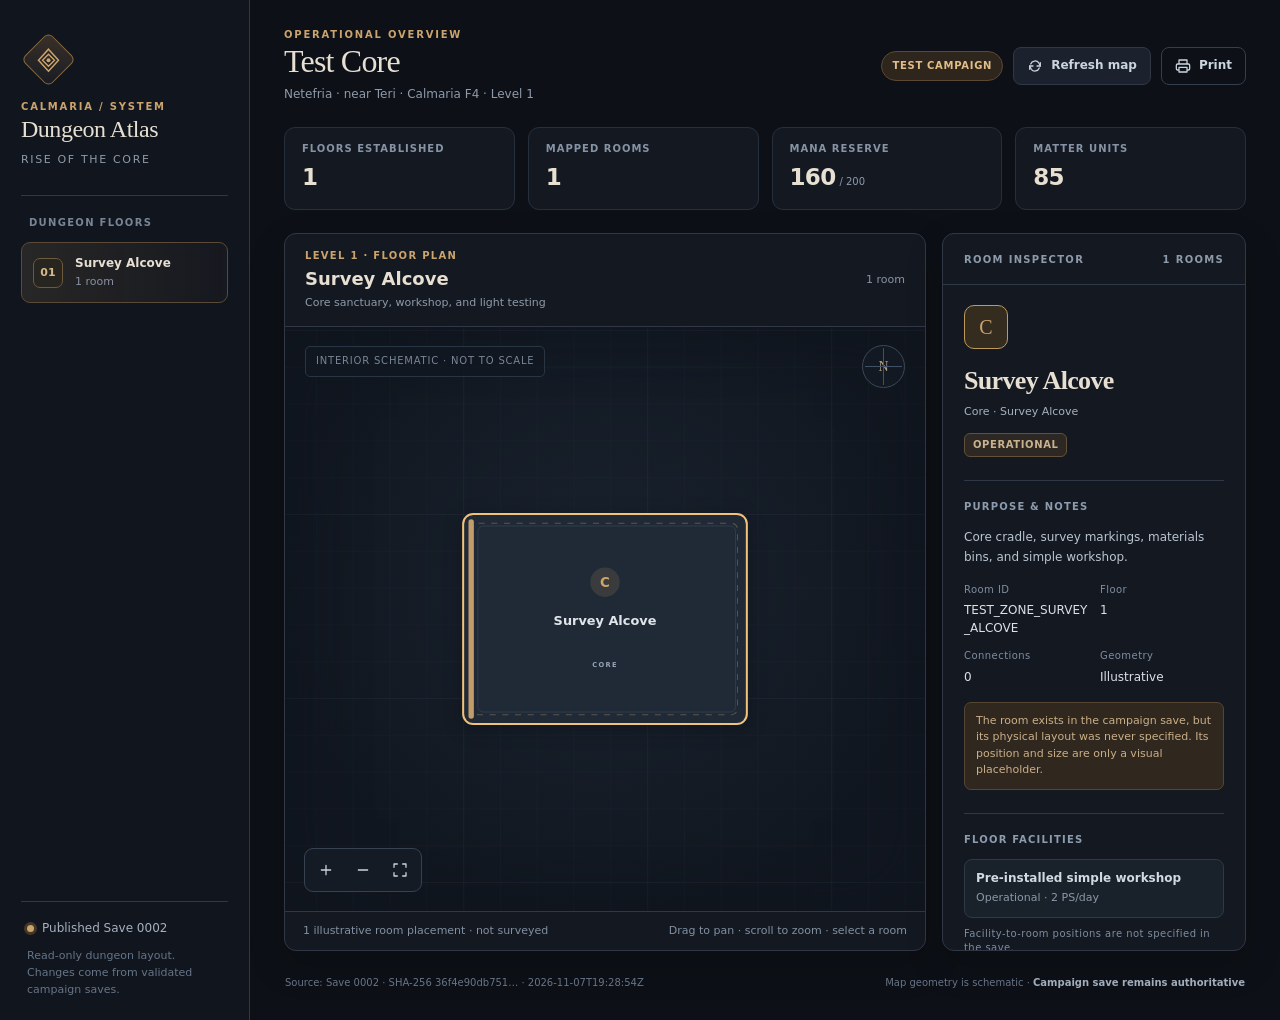
==== ai-observatory/dungeon-robotics/index.html @ 426a8a30 "Add modular Dungeon Robotics atlas viewer and validated test map" ====
<!doctype html>
<html lang="en">
<head>
  <meta charset="utf-8">
  <meta name="viewport" content="width=device-width, initial-scale=1">
  <meta name="theme-color" content="#11151c">
  <meta name="description" content="Rise of the Core: interactive dungeon atlas. Read-only schematic map derived from validated campaign saves.">
  <title>Dungeon Atlas · Rise of the Core</title>
  <style>
    :root{color-scheme:dark;--bg:#0d1016;--panel:#141921;--panel2:#191f29;--panel3:#222938;--line:#303846;--line-soft:#26303d;--cream:#e6dfd2;--muted:#8e9aaa;--gold:#cba36d;--gold-soft:#a98153;--blue:#84a4d0;--red:#c67e7d;--radius:12px;--shadow:0 14px 38px rgba(0,0,0,.16)}
    *{box-sizing:border-box}html,body{height:100%;margin:0}body{background:var(--bg);font-family:Inter,"Segoe UI",system-ui,-apple-system,sans-serif;color:var(--cream);font-size:14px;line-height:1.45}
    button{font:inherit;cursor:pointer}button:focus-visible,[role=button]:focus-visible{outline:2px solid var(--gold);outline-offset:3px}
    .app{display:grid;grid-template-columns:250px minmax(0,1fr);min-height:100vh;max-width:1920px;margin:0 auto}
    .sidebar{border-right:1px solid var(--line);background:#11151d;display:flex;flex-direction:column;min-height:100vh;padding:30px 21px 22px}
    .brandmark{width:39px;height:39px;border:1px solid #8b6c44;background:linear-gradient(140deg,#3b3028,#171c24);display:grid;place-items:center;transform:rotate(45deg);border-radius:6px;margin:10px 8px 21px}
    .brandmark svg{transform:rotate(-45deg);stroke:var(--gold)}.eyebrow{letter-spacing:.18em;font-size:10px;color:var(--gold);font-weight:750;text-transform:uppercase}
    h1,h2,h3,p{margin:0}.brand-title{font-family:Georgia,serif;letter-spacing:-.02em;font-size:24px;line-height:1.17;font-weight:500}.brand-subtitle{font-size:11px;letter-spacing:.15em;color:var(--muted);margin-top:9px;text-transform:uppercase}
    .line-sep{height:1px;background:var(--line);margin:27px 0 20px}
    .nav-label{color:#788596;letter-spacing:.13em;text-transform:uppercase;font-size:10px;font-weight:800;margin:0 8px 12px}
    .floor-list{display:flex;flex-direction:column;gap:5px}.floor-btn{border:1px solid transparent;color:#a6b0bf;text-align:left;background:transparent;border-radius:9px;padding:12px 11px;display:flex;align-items:center;gap:12px;width:100%}
    .floor-btn:hover{background:#1b222d;color:#fff}.floor-btn[aria-current=true]{border-color:#5b4a38;background:linear-gradient(90deg,rgba(203,163,109,.12),rgba(203,163,109,.025));color:var(--cream)}
    .floor-num{color:#d7b98d;border:1px solid #6d593e;background:#27251f;font-size:11px;line-height:28px;width:30px;height:30px;border-radius:7px;text-align:center;font-weight:750;flex-shrink:0}
    .floor-meta{min-width:0}.floor-meta strong{display:block;font-size:12px;font-weight:650;white-space:nowrap;overflow:hidden;text-overflow:ellipsis}.floor-meta span{display:block;color:#8791a0;font-size:11px;margin-top:2px}
    .side-bottom{margin-top:auto;border-top:1px solid var(--line);padding:18px 6px 0}.statusline{display:flex;align-items:center;gap:8px;color:#a6b0bf;font-size:12px}.status-dot{width:7px;height:7px;background:var(--gold);border-radius:50%;box-shadow:0 0 0 3px #443626}.side-small{margin-top:9px;color:#667588;font-size:11px;line-height:1.55}
    .body{min-width:0;display:flex;flex-direction:column;padding:28px 34px 27px;gap:23px}
    .top{display:flex;justify-content:space-between;align-items:center;gap:20px;flex-wrap:wrap}.top-title{font-family:Georgia,serif;font-weight:500;font-size:32px;line-height:1.15;letter-spacing:-.025em}.top-subtitle{font-size:12px;color:var(--muted);margin-top:7px}
    .top-right{display:flex;align-items:center;gap:10px;flex-wrap:wrap}.pill{border:1px solid #5a4832;background:#2e261d;color:#e2bd88;font-size:10px;letter-spacing:.07em;font-weight:850;padding:7px 10px;border-radius:30px;text-transform:uppercase}
    .pill.hidden{display:none}.btn{display:inline-flex;align-items:center;justify-content:center;gap:8px;border:1px solid var(--line);border-radius:8px;color:#cbd5df;background:#1c222d;padding:9px 13px;font-size:12px;font-weight:650;transition:background .15s,transform .15s}.btn:hover{background:#293241}.btn svg{width:16px;height:16px;stroke:currentColor;fill:none;stroke-width:1.9;stroke-linecap:round;stroke-linejoin:round}.btn:disabled{opacity:.45;cursor:not-allowed}.btn.ghost{background:transparent;border-color:#343e4d}
    .stats{display:grid;grid-template-columns:repeat(4,minmax(0,1fr));gap:13px}.stat{background:var(--panel);border:1px solid var(--line-soft);border-radius:11px;padding:14px 17px;min-height:83px}.stat-label{font-size:10px;font-weight:750;text-transform:uppercase;letter-spacing:.1em;color:#8693a5}.stat-value{font-size:23px;letter-spacing:-.03em;font-weight:650;margin-top:5px;font-variant-numeric:tabular-nums}.stat-sub{font-size:10px;color:var(--muted);margin-left:4px;letter-spacing:0;font-weight:500}
    .workspace{display:grid;grid-template-columns:minmax(0,1fr) 304px;gap:16px;min-height:550px;flex:1}.map-panel,.info-panel{background:var(--panel);border:1px solid var(--line);border-radius:var(--radius);min-width:0;box-shadow:var(--shadow)}
    .map-panel{display:flex;flex-direction:column;overflow:hidden}.map-head{min-height:70px;border-bottom:1px solid var(--line);padding:15px 20px;display:flex;gap:12px;justify-content:space-between;align-items:center}.section-kicker{font-size:10px;letter-spacing:.13em;text-transform:uppercase;font-weight:750;color:var(--gold)}.floor-title{font-size:18px;font-weight:650;margin-top:3px}.floor-desc{font-size:11px;color:var(--muted);margin-top:3px}.map-head-right{display:flex;align-items:center;gap:11px;color:#8794a6;font-size:11px}
    .map-viewport{position:relative;min-height:420px;flex:1;background:radial-gradient(ellipse at 50% 45%,#19222e 0%,#111720 72%);overflow:hidden}.map-svg{width:100%;height:100%;min-height:420px;display:block;user-select:none;touch-action:none;cursor:grab}.map-svg.dragging{cursor:grabbing}
    .map-viewport:after{content:"";position:absolute;pointer-events:none;inset:0;box-shadow:inset 0 0 65px 22px rgba(13,16,22,.3)}
    .compass{position:absolute;top:18px;right:20px;z-index:1;width:43px;height:43px;border:1px solid #3d4857;border-radius:50%;background:#141b25bd;display:flex;align-items:center;justify-content:center;color:#b6a185;font-family:Georgia,serif;font-size:14px}.compass:before{content:"";position:absolute;width:1px;height:37px;background:#405065;transform:rotate(90deg)}.compass:after{content:"";position:absolute;height:37px;width:1px;background:#405065}
    .canvas-note{position:absolute;top:19px;left:20px;z-index:1;font-size:10px;color:#788697;background:#111821c7;border:1px solid #283644;border-radius:5px;padding:7px 10px;letter-spacing:.08em;text-transform:uppercase}
    .map-tools{position:absolute;left:19px;bottom:19px;display:flex;gap:5px;z-index:1;background:#151c26db;border:1px solid #364252;border-radius:9px;padding:5px}.map-tools .btn{padding:8px;min-width:32px;background:transparent;border:0}.map-tools .btn:hover{background:#334050}
    .map-footer{padding:11px 18px;display:flex;justify-content:space-between;flex-wrap:wrap;gap:9px;font-size:11px;color:#8290a2;border-top:1px solid var(--line)}.map-footer strong{color:#b6c3d1;font-weight:600}
    .info-panel{overflow:hidden;display:flex;flex-direction:column}.info-header{padding:19px 21px 17px;border-bottom:1px solid var(--line);display:flex;justify-content:space-between;align-items:center}.info-label{color:#8e9aaa;font-weight:700;letter-spacing:.13em;text-transform:uppercase;font-size:10px}.info-body{padding:20px 21px 22px;overflow-y:auto;max-height:665px;min-height:470px}
    .room-mark{width:44px;height:44px;border:1px solid #bd995c;border-radius:10px;display:flex;align-items:center;justify-content:center;background:#352c20;color:#ecc58d;font-family:Georgia,serif;font-size:20px;margin-bottom:17px}
    .room-name{font-family:Georgia,serif;font-size:26px;line-height:1.14;letter-spacing:-.025em}.room-type{font-size:11px;color:#a6b1bf;margin-top:8px}.room-status{font-size:10px;display:inline-block;color:#c9b28f;background:#2d2823;border:1px solid #625039;border-radius:6px;padding:4px 8px;margin-top:13px;text-transform:uppercase;letter-spacing:.06em;font-weight:700}
    .info-line{height:1px;background:var(--line);margin:23px 0 19px}.detail-heading{font-size:10px;text-transform:uppercase;letter-spacing:.12em;color:#8d9bae;font-weight:800;margin-bottom:12px}.detail-text{font-size:12px;line-height:1.7;color:#bac5d1}.fact-grid{display:grid;grid-template-columns:1fr 1fr;gap:12px;margin-top:15px}.fact-label{display:block;font-size:10px;color:#7d8da0;letter-spacing:.045em}.fact-value{display:block;font-size:12px;color:#dbe1e7;margin-top:4px;line-height:1.5;word-break:break-word}.tagrow{display:flex;flex-wrap:wrap;gap:6px;margin-top:10px}.softtag{font-size:11px;color:#c2cbd5;border:1px solid #3b4555;background:#1f2732;border-radius:5px;padding:5px 8px}
    .stack{display:flex;flex-direction:column;gap:10px}.subitem{padding:10px 11px;border:1px solid var(--line);border-radius:8px;background:#19212b}.subitem strong{display:block;color:#d2d9e1;font-size:12px;font-weight:650}.subitem span{color:#8c99aa;font-size:11px;display:block;margin-top:3px;line-height:1.5}
    .small-warning{font-size:11px;color:#caaf88;background:#30281f;border:1px solid #554633;border-radius:7px;padding:10px 11px;line-height:1.5;margin-top:16px}.empty-panel{font-size:13px;color:#98a6b7;line-height:1.65}.footerbar{display:flex;justify-content:space-between;gap:10px;flex-wrap:wrap;color:#677587;font-size:10px;padding:2px 1px}.footerbar strong{font-weight:600;color:#a2adbb}
    .status-banner{display:none;border:1px solid #73503f;background:#2d221f;color:#e5c0a4;font-size:12px;padding:12px 15px;border-radius:8px}.status-banner.show{display:block}
    .room-node{cursor:pointer;filter:drop-shadow(0 6px 14px rgba(0,0,0,.23));transition:filter .18s}.room-node:hover{filter:drop-shadow(0 8px 19px rgba(0,0,0,.38))}.room-node:focus-visible{outline:none}.room-node:focus-visible .outline{stroke:#f8dba1;stroke-width:4}
    .room-node .outline{transition:stroke .15s,fill .15s}.room-node.selected .outline{stroke:#f2c27b;stroke-width:3}
    .loading{position:absolute;top:50%;left:50%;transform:translate(-50%,-50%);font-size:14px;letter-spacing:.03em;color:#aeb9c5;text-align:center;z-index:1}
    @media(max-width:1250px){.workspace{grid-template-columns:minmax(0,1fr) 280px}.body{padding:24px;gap:18px}.sidebar{padding:27px 15px 20px}.app{grid-template-columns:222px minmax(0,1fr)}}
    @media(max-width:1020px){.workspace{grid-template-columns:minmax(0,1fr)}.info-panel{min-height:0}.info-body{max-height:none;min-height:0}.stats{grid-template-columns:repeat(2,1fr)}.map-viewport,.map-svg{min-height:420px}}
    @media(max-width:720px){.app{display:block}.sidebar{min-height:0;padding:17px 18px;border-right:0;border-bottom:1px solid var(--line)}.brandmark{display:none}.brand-title{font-size:21px}.brand-subtitle{margin-top:4px}.line-sep{margin:13px 0}.floor-list{flex-direction:row;overflow-x:auto;gap:7px}.floor-btn{min-width:160px;width:auto}.side-bottom{display:none}.nav-label{margin:0 1px 8px}.body{padding:18px 13px;gap:15px}.top-title{font-size:28px}.top-right{width:100%;justify-content:space-between}.map-head{padding:14px}.map-footer{font-size:10px}.map-viewport,.map-svg{min-height:390px}.stats{gap:8px}.stat{padding:12px;min-height:73px}.stat-value{font-size:21px}.compass{right:13px;top:13px}}
    @media print{body{background:white;color:#1d2633}.app{display:block}.sidebar,.top-right,.map-tools,.compass{display:none!important}.body{padding:0}.workspace{display:block}.map-panel,.info-panel,.stat{box-shadow:none;break-inside:avoid;border:1px solid #888}.map-viewport{background:white}.map-svg{min-height:450px}.info-panel{margin-top:15px}.info-body{max-height:none;min-height:0}.map-footer,.footerbar,.detail-text{color:#444}.top-title,.room-name{color:#111}}
  </style>
</head>
<body>
<div class="app">
  <aside class="sidebar" aria-label="Dungeon navigation">
    <div class="brandmark" aria-hidden="true"><svg width="26" height="26" viewBox="0 0 26 26" fill="none"><path d="M13 2L23 13L13 24L3 13Z" stroke-width="1.5"/><path d="M13 7L19 13L13 19L7 13Z" stroke-width="1.4"/><circle cx="13" cy="13" r="2" fill="#cba36d" stroke="none"/></svg></div>
    <div class="eyebrow">Calmaria / System</div>
    <h1 class="brand-title">Dungeon Atlas</h1>
    <div class="brand-subtitle">Rise of the Core</div>
    <div class="line-sep"></div>
    <div class="nav-label">Dungeon Floors</div>
    <nav class="floor-list" id="floor-list" aria-label="Select dungeon floor"><span class="empty-panel">Loading floors…</span></nav>
    <div class="side-bottom">
      <div class="statusline"><span class="status-dot"></span><span id="side-sync">Reading map data</span></div>
      <div class="side-small">Read-only dungeon layout.<br>Changes come from validated campaign saves.</div>
    </div>
  </aside>
  <main class="body">
    <header class="top">
      <div><div class="eyebrow">Operational overview</div><h2 class="top-title" id="core-name">Dungeon Atlas</h2><p class="top-subtitle" id="core-region">Loading campaign…</p></div>
      <div class="top-right"><span id="test-flag" class="pill hidden">TEST CAMPAIGN</span><button id="refresh-btn" class="btn" title="Fetch newest published map data"><svg viewBox="0 0 24 24"><path d="M20 7v5h-5M4 17v-5h5"/><path d="M5.6 9a7 7 0 0 1 12-2L20 12M4 12l2.4 5a7 7 0 0 0 12-2"/></svg>Refresh map</button><button class="btn ghost" id="print-btn" title="Print current dungeon map"><svg viewBox="0 0 24 24"><path d="M6 9V3h12v6M6 18H4a2 2 0 0 1-2-2v-5a2 2 0 0 1 2-2h16a2 2 0 0 1 2 2v5a2 2 0 0 1-2 2h-2M6 14h12v7H6z"/></svg>Print</button></div>
    </header>
    <div id="status-banner" class="status-banner" role="status"></div>
    <section class="stats" aria-label="Dungeon statistics">
      <div class="stat"><div class="stat-label">Floors established</div><div class="stat-value" id="stat-floors">—</div></div>
      <div class="stat"><div class="stat-label">Mapped rooms</div><div class="stat-value" id="stat-rooms">—</div></div>
      <div class="stat"><div class="stat-label">Mana reserve</div><div class="stat-value" id="stat-mana">—</div></div>
      <div class="stat"><div class="stat-label">Matter units</div><div class="stat-value" id="stat-matter">—</div></div>
    </section>
    <div class="workspace">
      <section class="map-panel" aria-label="Interactive floor plan">
        <div class="map-head"><div><div class="section-kicker" id="map-floor-label">Floor plan</div><div class="floor-title" id="map-floor-title">No floor selected</div><div class="floor-desc" id="map-floor-subtitle">Select a floor to explore its rooms</div></div><div class="map-head-right"><span id="map-room-count">—</span></div></div>
        <div class="map-viewport"><div class="canvas-note">Interior schematic · not to scale</div><div class="compass" aria-hidden="true">N</div>
          <svg id="map-svg" class="map-svg" viewBox="-480 -330 960 660" role="img" aria-label="Interactive schematic showing saved dungeon rooms. Click a room for details.">
            <defs><pattern id="floor-grid" width="55" height="55" patternUnits="userSpaceOnUse"><path d="M 55 0 L 0 0 0 55" fill="none" stroke="#344254" stroke-width=".7" opacity=".38"/></pattern><pattern id="detail-grid" width="275" height="275" patternUnits="userSpaceOnUse"><path d="M275 0L0 0 0 275" fill="none" stroke="#536274" stroke-width="1" opacity=".21"/></pattern></defs>
            <rect x="-10000" y="-10000" width="20000" height="20000" fill="url(#floor-grid)"/><rect x="-10000" y="-10000" width="20000" height="20000" fill="url(#detail-grid)"/>
            <g id="links-layer"></g><g id="rooms-layer"></g>
          </svg>
          <div class="loading" id="loading-label">Reading the latest published dungeon map…</div>
          <div class="map-tools" aria-label="Map controls"><button class="btn" id="zoom-in" aria-label="Zoom in" title="Zoom in"><svg viewBox="0 0 24 24"><path d="M12 5v14M5 12h14"/></svg></button><button class="btn" id="zoom-out" aria-label="Zoom out" title="Zoom out"><svg viewBox="0 0 24 24"><path d="M5 12h14"/></svg></button><button class="btn" id="zoom-fit" aria-label="Fit all rooms" title="Fit all rooms"><svg viewBox="0 0 24 24"><path d="M8 3H3v5M21 8V3h-5M3 16v5h5M16 21h5v-5"/></svg></button></div>
        </div>
        <div class="map-footer"><span id="layout-confidence"><strong>Planning schematic</strong> · room positions require validation</span><span>Drag to pan · scroll to zoom · select a room</span></div>
      </section>
      <aside class="info-panel" aria-label="Room and floor details"><div class="info-header"><div class="info-label">Room Inspector</div><div class="info-label" id="inspector-counter">—</div></div><div class="info-body" id="inspector-body"><p class="empty-panel">Select a room on the map to view its saved details.</p></div></aside>
    </div>
    <footer class="footerbar"><span id="save-ref">Waiting for verified save data</span><span>Map geometry is schematic · <strong>Campaign save remains authoritative</strong></span></footer>
  </main>
</div>
<script>
(() => {
  'use strict';
  const $ = id => document.getElementById(id);
  const svg = $('map-svg');
  const NS = 'http://www.w3.org/2000/svg';
  const COLORS = {core:'#cba36d',research:'#aa96d5',workshop:'#86a7d0',foundry:'#c78470',mine:'#b29d82',storage:'#8fa4ba',barracks:'#d58a85',habitat:'#9cab88',defense:'#c78583',corridor:'#8c98ab',general:'#9dacc1'};
  const state = {data:null,activeFloor:null,selectedRoom:null,view:{x:-480,y:-330,w:960,h:660},pointer:null,lastFetch:0,lastHash:null};
  const SVG = (tag, attrs={}) => {const el=document.createElementNS(NS,tag);for(const [k,v] of Object.entries(attrs)){el.setAttribute(k,String(v));}return el;};
  const el = (tag,className='',text='') => {const n=document.createElement(tag);if(className)n.className=className;if(text!==null)n.textContent=String(text);return n;};
  const fmt = v => v===null || v===undefined || v==='' ? '—' : String(v);
  const shortNum = v => {const n=Number(v);return Number.isFinite(n)?new Intl.NumberFormat('en-US',{maximumFractionDigits:2}).format(n):fmt(v)};
  const labelCase = s => String(s||'general').replace(/[_-]/g,' ').replace(/\b\w/g,c=>c.toUpperCase());
  const roleSymbol = t => ({core:'C',research:'R',workshop:'W',foundry:'F',mine:'M',storage:'S',barracks:'B',habitat:'H',defense:'D',corridor:'↔',general:'•'})[t]||'•';
  const roomRect = r => ({x:r.layout.x*110,y:r.layout.y*110,w:r.layout.width*110-16,h:r.layout.height*110-16});
  const viewSet = v => {state.view=v;svg.setAttribute('viewBox',`${v.x} ${v.y} ${v.w} ${v.h}`)};
  const textBlock = (parent,tag,cls,content) => {const n=el(tag,cls,content);parent.append(n);return n;};
  const separate = parent => parent.append(el('div','info-line'));
  const infoSection=(parent,title)=>textBlock(parent,'h3','detail-heading',title);
  const warning = (parent,msg)=>textBlock(parent,'div','small-warning',msg);
  function syncBanner(msg){const b=$('status-banner');b.textContent=msg;b.classList.toggle('show',Boolean(msg))}
  function currentFloor(){return state.data?.floors.find(f=>f.id===state.activeFloor)||null}
  function currentRoom(){return currentFloor()?.rooms.find(r=>r.id===state.selectedRoom)||null}
  function head() {
    const d=state.data,s=d.summary;
    $('core-name').textContent=fmt(s.core_name);
    $('core-region').textContent=[s.nation,s.nearest_settlement&&`near ${s.nearest_settlement}`,s.world_grid&&`Calmaria ${s.world_grid}`,s.core_level&&`Level ${s.core_level}`].filter(Boolean).join('  ·  ');
    $('test-flag').classList.toggle('hidden',!s.is_test_only);
    $('stat-floors').textContent=shortNum(s.floor_count);
    $('stat-rooms').textContent=shortNum(s.room_count);
    const mana=$('stat-mana');mana.replaceChildren(document.createTextNode(shortNum(s.mana_current)));
    const cap=el('span','stat-sub','/ '+shortNum(s.mana_capacity));mana.append(cap);
    $('stat-matter').textContent=shortNum(s.matter_mu);
    $('save-ref').textContent=`Source: Save ${String(d.source.save_revision).padStart(4,'0')} · SHA-256 ${d.source.save_sha256.slice(0,12)}… · ${fmt(d.source.generated_at_utc)}`;
    $('side-sync').textContent=`Published Save ${String(d.source.save_revision).padStart(4,'0')}`;
  }
  function floorNav(){const list=$('floor-list');list.replaceChildren();for(const f of state.data.floors){const btn=el('button','floor-btn');btn.type='button';btn.setAttribute('aria-current',String(f.id===state.activeFloor));const numeral=textBlock(btn,'span','floor-num',f.level===null?'?':String(f.level).padStart(2,'0'));numeral.setAttribute('aria-hidden','true');const meta=el('span','floor-meta');textBlock(meta,'strong','',f.name);textBlock(meta,'span','',`${f.rooms.length} ${f.rooms.length===1?'room':'rooms'}`);btn.append(meta);btn.addEventListener('click',()=>selectFloor(f.id));list.append(btn);}if(!state.data.floors.length)textBlock(list,'p','empty-panel','No dungeon floors established.');}
  function fitView(){const f=currentFloor();if(!f || !f.rooms.length){viewSet({x:-480,y:-330,w:960,h:660});return;}const rs=f.rooms.map(roomRect);let minx=Math.min(...rs.map(r=>r.x)),maxx=Math.max(...rs.map(r=>r.x+r.w)),miny=Math.min(...rs.map(r=>r.y)),maxy=Math.max(...rs.map(r=>r.y+r.h));const margin=190;let w=Math.max(740,maxx-minx+margin*2),h=Math.max(510,maxy-miny+margin*2);const box=svg.getBoundingClientRect(),ratio=(box.width||900)/(box.height||600);if(w/h<ratio)w=h*ratio;else h=w/ratio;viewSet({x:(minx+maxx-w)/2,y:(miny+maxy-h)/2,w,h})}
  function zoom(factor,anchor){const v=state.view;const a=anchor||{x:v.x+v.w/2,y:v.y+v.h/2};let nw=Math.max(150,Math.min(12000,v.w*factor));let nh=nw*v.h/v.w;viewSet({x:a.x-(a.x-v.x)*nw/v.w,y:a.y-(a.y-v.y)*nh/v.h,w:nw,h:nh})}
  function svgPoint(evt){const box=svg.getBoundingClientRect(),v=state.view;return{x:v.x+(evt.clientX-box.left)/box.width*v.w,y:v.y+(evt.clientY-box.top)/box.height*v.h}}
  function selectFloor(id){state.activeFloor=id;const f=currentFloor();state.selectedRoom=f?.rooms?.[0]?.id||null;floorNav();renderMap();fitView();inspector()}
  function selectRoom(id){state.selectedRoom=id;renderMap();inspector()}
  function addCenteredText(g,value,x,y,style={}){const t=SVG('text',{x,y,'text-anchor':'middle','dominant-baseline':'middle',fill:style.fill||'#e1e5e9','font-family':'Segoe UI, system-ui, sans-serif','font-size':style.size||16,'font-weight':style.weight||600,'pointer-events':'none', 'letter-spacing': style.spacing||'0'});t.textContent=String(value);g.append(t);return t}
  function wrapLines(value,max=25){const words=String(value||'').split(' '),out=[],current=[];for(const w of words){if((current.join(' ').length+w.length+1)>max&&current.length){out.push(current.join(' '));current.length=0}current.push(w)}if(current.length)out.push(current.join(' '));return out.slice(0,3)}
  function renderMap(){const f=currentFloor();$('links-layer').replaceChildren();$('rooms-layer').replaceChildren();$('loading-label').style.display=f&&f.rooms.length?'none':'block';$('loading-label').textContent=f?'No saved rooms on this floor':'No dungeon floor is available';if(!f){$('map-floor-title').textContent='No floor established';$('map-floor-subtitle').textContent='Build a dungeon floor during gameplay';$('map-room-count').textContent='0 rooms';return}
    $('map-floor-label').textContent=`Level ${fmt(f.level)} · Floor plan`;
    $('map-floor-title').textContent=f.name;
    $('map-floor-subtitle').textContent=fmt(f.purpose);
    $('map-room-count').textContent=`${f.rooms.length} ${f.rooms.length===1?'room':'rooms'}`;
    const placeholders=f.rooms.filter(r=>r.layout.source==='viewer_placeholder').length;
    $('layout-confidence').textContent=placeholders ? `${placeholders} illustrative room placement${placeholders===1?'':'s'} · not surveyed` : 'All rooms use saved schematic coordinates';
    const lookup=new Map(f.rooms.map(x=>[x.id,x]));const done=new Set();
    for(const room of f.rooms){for(const to of room.connections){const dest=lookup.get(to);if(!dest)continue;const k=[room.id,to].sort().join('::');if(done.has(k))continue;done.add(k);const a=roomRect(room),b=roomRect(dest);const x1=a.x+a.w/2,y1=a.y+a.h/2,x2=b.x+b.w/2,y2=b.y+b.h/2;$('links-layer').append(SVG('line',{x1,y1,x2,y2,stroke:'#bc9870','stroke-width':17,'stroke-linecap':'round',opacity:.27}));$('links-layer').append(SVG('line',{x1,y1,x2,y2,stroke:'#d3b388','stroke-width':2,'stroke-dasharray':'9 10',opacity:.92}));}}
    for(const room of f.rooms){const r=roomRect(room);const color=COLORS[room.type]||COLORS.general;const g=SVG('g',{'class':`room-node ${room.id===state.selectedRoom?'selected':''}`,role:'button',tabindex:'0','aria-label':`${room.name}, ${labelCase(room.type)} room, ${room.status}`});
      g.append(SVG('rect',{x:r.x,y:r.y,width:r.w,height:r.h,rx:15,'class':'outline',stroke:'#58677b','stroke-width':'1.8',fill:'#202a36'}));
      g.append(SVG('rect',{x:r.x+8,y:r.y+8,width:8,height:Math.max(20,r.h-16),rx:4,fill:color,opacity:'.95'}));
      g.append(SVG('rect',{x:r.x+22,y:r.y+18,width:r.w-39,height:r.h-36,rx:8,fill:'none',stroke:'#384659','stroke-width':'1'}));
      if(room.layout.source==='viewer_placeholder'){g.append(SVG('rect',{x:r.x+14,y:r.y+14,width:r.w-28,height:r.h-28,rx:9,fill:'none',stroke:color,'stroke-width':1.5,'stroke-dasharray':'9 10',opacity:.35}));}
      const cx=r.x+r.w/2;const cy=r.y+r.h/2;
      g.append(SVG('circle',{cx,cy:cy-55,r:22,fill:color,opacity:.15}));addCenteredText(g,roleSymbol(room.type),cx,cy-54,{fill:color,size:20,weight:700});
      const lines=wrapLines(room.name,27);const start=cy+3-(lines.length-1)*12;lines.forEach((l,i)=>addCenteredText(g,l,cx,start+i*25,{size:Math.min(22,Math.max(15,r.w/22)),weight:650}));
      addCenteredText(g,labelCase(room.type).toUpperCase(),cx,cy+69,{fill:'#96a5b7',size:10,weight:700,spacing:'2'});
      g.addEventListener('click',()=>selectRoom(room.id));g.addEventListener('keydown',e=>{if(e.key==='Enter'||e.key===' '){e.preventDefault();selectRoom(room.id)}});$('rooms-layer').append(g);
    }
  }
  function facts(parent,items){const grid=el('div','fact-grid');for(const [lab,val] of items){const d=el('div');textBlock(d,'span','fact-label',lab);textBlock(d,'span','fact-value',fmt(val));grid.append(d)}parent.append(grid)}
  function stackItems(parent,items,render){const box=el('div','stack');for(const i of items){const n=el('div','subitem');textBlock(n,'strong','',fmt(i.name));textBlock(n,'span','',render(i));box.append(n)}parent.append(box)}
  function inspector(){const f=currentFloor(),room=currentRoom(),b=$('inspector-body');b.replaceChildren();$('inspector-counter').textContent=f?.rooms?`${f.rooms.length} ROOMS`:'—';if(!f){textBlock(b,'p','empty-panel','This campaign has no established dungeon floors.');return}
    if(room){const mark=textBlock(b,'div','room-mark',roleSymbol(room.type));mark.style.color=COLORS[room.type]||COLORS.general;
      textBlock(b,'h3','room-name',room.name);textBlock(b,'p','room-type',`${labelCase(room.type)} · ${fmt(f.name)}`);textBlock(b,'span','room-status',room.status);
      separate(b);infoSection(b,'Purpose & notes');textBlock(b,'p','detail-text',room.purpose||room.notes||'No additional room description is recorded.');if(room.purpose&&room.notes&&room.notes!==room.purpose){textBlock(b,'p','detail-text',room.notes).style.marginTop='8px'}
      facts(b,[['Room ID',room.id],['Floor',f.level],['Connections',room.connections.length],['Geometry',room.layout.source==='viewer_placeholder'?'Illustrative':'Saved schematic']]);
      if(room.connections.length){separate(b);infoSection(b,'Connected rooms');const tags=el('div','tagrow');for(const id of room.connections){const other=f.rooms.find(r=>r.id===id);const button=el('button','btn ghost',other?.name||id);button.addEventListener('click',()=>selectRoom(id));tags.append(button)}b.append(tags)}
      if(room.layout.source==='viewer_placeholder')warning(b,'The room exists in the campaign save, but its physical layout was never specified. Its position and size are only a visual placeholder.');
    }else{textBlock(b,'p','empty-panel','No rooms recorded on this floor yet. The map will fill in as rooms are constructed and saved.');}
    if(f.unassigned_facilities.length){separate(b);infoSection(b,'Floor facilities');stackItems(b,f.unassigned_facilities,i=>[labelCase(i.status),i.outputs_per_day?.join(', ')].filter(Boolean).join(' · '));textBlock(b,'p','fact-label','Facility-to-room positions are not specified in the save.').style.marginTop='9px';}
    if(f.floor_units.length){separate(b);infoSection(b,'Known floor occupants');stackItems(b,f.floor_units,i=>[labelCase(i.kind),labelCase(i.status),i.role].filter(Boolean).join(' · '));textBlock(b,'p','fact-label','Floor is known, precise room placement is not specified.').style.marginTop='9px'}
    if(f.notes){separate(b);infoSection(b,'Floor record');textBlock(b,'p','detail-text',f.notes)}
  }
  async function refresh(isManual=false){if($('refresh-btn').disabled)return;$('refresh-btn').disabled=true;try{const response=await fetch(`./map-data.json?cache=${Date.now()}`,{cache:'no-store'});if(!response.ok)throw new Error(`HTTP ${response.status}`);const data=await response.json();if(data.document_type!=='riseofcore_dungeon_atlas_projection'||!Array.isArray(data.floors)||!data.source?.save_sha256)throw new Error('Invalid dungeon atlas file');if(!data.source.save_sha256.match(/^[a-f0-9]{64}$/))throw new Error('Invalid source checksum');const old=state.lastHash;state.data=data;state.lastHash=data.source.save_sha256;state.lastFetch=Date.now();const sameFloor=data.floors.some(f=>f.id===state.activeFloor);state.activeFloor=sameFloor?state.activeFloor:(data.floors[0]?.id||null);const f=currentFloor();state.selectedRoom=f?.rooms.find(x=>x.id===state.selectedRoom)?.id || f?.rooms?.[0]?.id || null;
      head();floorNav();renderMap();if(!old||!sameFloor)fitView();inspector();syncBanner('');if(isManual && old===state.lastHash){$('side-sync').textContent='Already up to date';}else if(old && old!==state.lastHash){$('side-sync').textContent='New map revision loaded';}
    }catch(err){$('loading-label').style.display='block';$('loading-label').textContent='Unable to load published map';syncBanner('Map data could not be retrieved. This site is read-only, and your campaign saves are unaffected. '+err.message);$('side-sync').textContent='Map data unavailable'}finally{$('refresh-btn').disabled=false}}
  $('refresh-btn').addEventListener('click',()=>refresh(true));$('print-btn').addEventListener('click',()=>window.print());$('zoom-in').addEventListener('click',()=>zoom(.77));$('zoom-out').addEventListener('click',()=>zoom(1.3));$('zoom-fit').addEventListener('click',fitView);
  svg.addEventListener('wheel',e=>{e.preventDefault();zoom(e.deltaY>0?1.12:.88,svgPoint(e))},{passive:false});
  svg.addEventListener('pointerdown',e=>{if(e.button!==0 || e.target.closest?.('.room-node'))return;state.pointer={clientX:e.clientX,clientY:e.clientY,view:{...state.view}};svg.setPointerCapture(e.pointerId);svg.classList.add('dragging')});
  svg.addEventListener('pointermove',e=>{if(!state.pointer)return;const box=svg.getBoundingClientRect(),p=state.pointer;viewSet({...p.view,x:p.view.x-(e.clientX-p.clientX)*p.view.w/box.width,y:p.view.y-(e.clientY-p.clientY)*p.view.h/box.height})});
  function stopPointer(){state.pointer=null;svg.classList.remove('dragging')}svg.addEventListener('pointerup',stopPointer);svg.addEventListener('pointercancel',stopPointer);
  document.addEventListener('visibilitychange',()=>{if(!document.hidden && Date.now()-state.lastFetch>60000)refresh(false)});
  setInterval(()=>{if(!document.hidden && Date.now()-state.lastFetch>60000)refresh(false)},65000);
  refresh();
})();
</script>
</body>
</html>
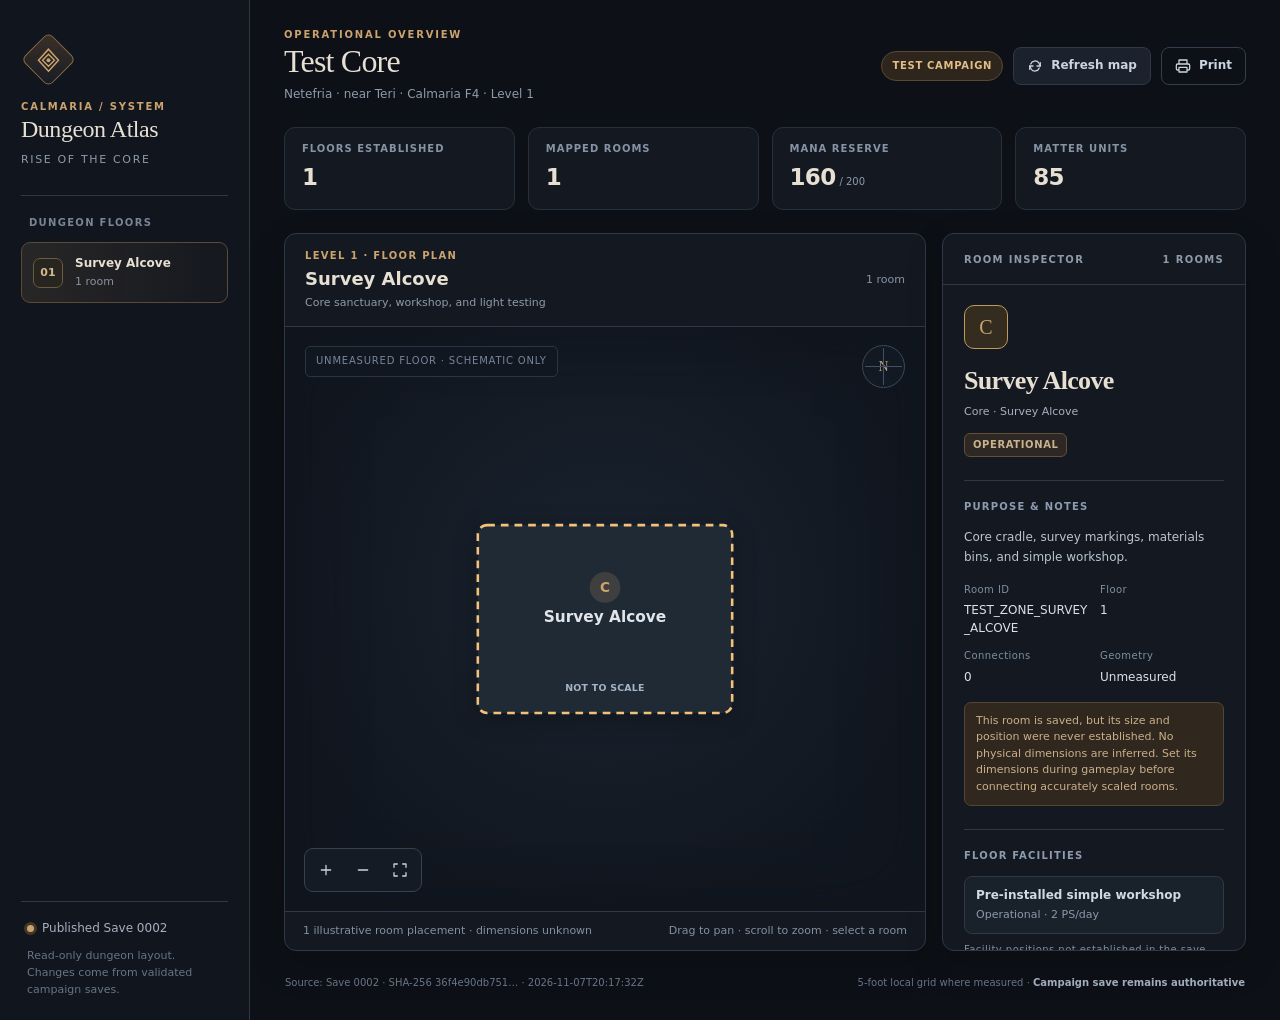
==== commit 91dbd0a5: "Dungeon Atlas: add 5-foot physical grid, room dimensions and scale printing" ====
--- a/ai-observatory/dungeon-robotics/index.html
+++ b/ai-observatory/dungeon-robotics/index.html
@@ -4,7 +4,7 @@
   <meta charset="utf-8">
   <meta name="viewport" content="width=device-width, initial-scale=1">
   <meta name="theme-color" content="#11151c">
-  <meta name="description" content="Rise of the Core: interactive dungeon atlas. Read-only schematic map derived from validated campaign saves.">
+  <meta name="description" content="Rise of the Core: interactive dungeon atlas with a 5-foot square grid for verified room dimensions.">
   <title>Dungeon Atlas · Rise of the Core</title>
   <style>
     :root{color-scheme:dark;--bg:#0d1016;--panel:#141921;--panel2:#191f29;--panel3:#222938;--line:#303846;--line-soft:#26303d;--cream:#e6dfd2;--muted:#8e9aaa;--gold:#cba36d;--gold-soft:#a98153;--blue:#84a4d0;--red:#c67e7d;--radius:12px;--shadow:0 14px 38px rgba(0,0,0,.16)}
@@ -49,7 +49,24 @@
     @media(max-width:1020px){.workspace{grid-template-columns:minmax(0,1fr)}.info-panel{min-height:0}.info-body{max-height:none;min-height:0}.stats{grid-template-columns:repeat(2,1fr)}.map-viewport,.map-svg{min-height:420px}}
     @media(max-width:720px){.app{display:block}.sidebar{min-height:0;padding:17px 18px;border-right:0;border-bottom:1px solid var(--line)}.brandmark{display:none}.brand-title{font-size:21px}.brand-subtitle{margin-top:4px}.line-sep{margin:13px 0}.floor-list{flex-direction:row;overflow-x:auto;gap:7px}.floor-btn{min-width:160px;width:auto}.side-bottom{display:none}.nav-label{margin:0 1px 8px}.body{padding:18px 13px;gap:15px}.top-title{font-size:28px}.top-right{width:100%;justify-content:space-between}.map-head{padding:14px}.map-footer{font-size:10px}.map-viewport,.map-svg{min-height:390px}.stats{gap:8px}.stat{padding:12px;min-height:73px}.stat-value{font-size:21px}.compass{right:13px;top:13px}}
     @media print{body{background:white;color:#1d2633}.app{display:block}.sidebar,.top-right,.map-tools,.compass{display:none!important}.body{padding:0}.workspace{display:block}.map-panel,.info-panel,.stat{box-shadow:none;break-inside:avoid;border:1px solid #888}.map-viewport{background:white}.map-svg{min-height:450px}.info-panel{margin-top:15px}.info-body{max-height:none;min-height:0}.map-footer,.footerbar,.detail-text{color:#444}.top-title,.room-name{color:#111}}
-  </style>
+  
+    .scale-ruler{position:absolute;right:20px;bottom:19px;z-index:2;display:flex;flex-direction:column;align-items:flex-end;gap:4px;border:1px solid #39495b;background:#121a25ed;padding:8px 11px;border-radius:8px;pointer-events:none;color:#cbd5e1;font-size:10px}
+    .scale-ruler[hidden]{display:none!important}.ruler-line{border-left:2px solid #d6ab6f;border-right:2px solid #d6ab6f;border-bottom:2px solid #d6ab6f;height:9px;width:156px;min-width:2px}.ruler-text{display:flex;align-items:center;gap:8px;letter-spacing:.02em}.ruler-note{font-size:9px;color:#a2afbf}
+    .print-scale{display:block;margin-top:16px;width:100%;color:#f3d4a1;background:#34291e;border-color:#756043}.print-scale:hover{background:#453422}
+    .print-sheet{display:none}.print-page{display:none}
+    @page{size:letter;margin:.5in}
+    @media print{
+      body.print-scaled{background:white!important;color:#111!important}
+      body.print-scaled .app{display:none!important}
+      body.print-scaled .print-sheet{display:block!important}
+      body.print-scaled .print-page{display:block!important;page-break-after:always;break-after:page;max-width:7.25in}
+      body.print-scaled .print-page:last-child{page-break-after:auto;break-after:auto}
+      body.print-scaled .print-title{font-family:Georgia,serif;font-size:18pt;color:#171717;margin-bottom:.10in}
+      body.print-scaled .print-meta{font:10pt Arial,sans-serif;margin-bottom:.16in;line-height:1.3}
+      body.print-scaled .print-foot{font:9pt Arial,sans-serif;margin-top:.14in}
+      body.print-scaled .print-drawing{display:block;max-width:none;max-height:none;print-color-adjust:exact;-webkit-print-color-adjust:exact}
+    }
+</style>
 </head>
 <body>
 <div class="app">
@@ -81,12 +98,14 @@
     <div class="workspace">
       <section class="map-panel" aria-label="Interactive floor plan">
         <div class="map-head"><div><div class="section-kicker" id="map-floor-label">Floor plan</div><div class="floor-title" id="map-floor-title">No floor selected</div><div class="floor-desc" id="map-floor-subtitle">Select a floor to explore its rooms</div></div><div class="map-head-right"><span id="map-room-count">—</span></div></div>
-        <div class="map-viewport"><div class="canvas-note">Interior schematic · not to scale</div><div class="compass" aria-hidden="true">N</div>
-          <svg id="map-svg" class="map-svg" viewBox="-480 -330 960 660" role="img" aria-label="Interactive schematic showing saved dungeon rooms. Click a room for details.">
-            <defs><pattern id="floor-grid" width="55" height="55" patternUnits="userSpaceOnUse"><path d="M 55 0 L 0 0 0 55" fill="none" stroke="#344254" stroke-width=".7" opacity=".38"/></pattern><pattern id="detail-grid" width="275" height="275" patternUnits="userSpaceOnUse"><path d="M275 0L0 0 0 275" fill="none" stroke="#536274" stroke-width="1" opacity=".21"/></pattern></defs>
-            <rect x="-10000" y="-10000" width="20000" height="20000" fill="url(#floor-grid)"/><rect x="-10000" y="-10000" width="20000" height="20000" fill="url(#detail-grid)"/>
+        <div class="map-viewport"><div class="canvas-note" id="map-scale-note">Interior schematic</div><div class="compass" aria-hidden="true">N</div>
+          <svg id="map-svg" class="map-svg" viewBox="-450 -300 900 600" role="img" aria-label="Interactive schematic showing saved dungeon rooms. Click a room for details.">
+            <defs><pattern id="floor-grid" width="78" height="78" patternUnits="userSpaceOnUse"><path d="M 78 0 L 0 0 0 78" fill="none" stroke="#344254" stroke-width=".7" opacity=".38"/></pattern><pattern id="detail-grid" width="390" height="390" patternUnits="userSpaceOnUse"><path d="M390 0L0 0 0 390" fill="none" stroke="#536274" stroke-width="1" opacity=".21"/></pattern></defs>
+            <rect id="floor-grid-bg" x="-3000000" y="-3000000" width="6000000" height="6000000" fill="url(#floor-grid)" opacity="0"/>
+            <rect id="detail-grid-bg" x="-3000000" y="-3000000" width="6000000" height="6000000" fill="url(#detail-grid)" opacity="0"/>
             <g id="links-layer"></g><g id="rooms-layer"></g>
           </svg>
+          <div class="scale-ruler" id="scale-ruler" hidden aria-label="Scaled distance ruler"><div class="ruler-text"><span id="scale-ruler-label">10 ft</span><span class="ruler-note">5 ft / square</span></div><div class="ruler-line" id="scale-ruler-line"></div></div>
           <div class="loading" id="loading-label">Reading the latest published dungeon map…</div>
           <div class="map-tools" aria-label="Map controls"><button class="btn" id="zoom-in" aria-label="Zoom in" title="Zoom in"><svg viewBox="0 0 24 24"><path d="M12 5v14M5 12h14"/></svg></button><button class="btn" id="zoom-out" aria-label="Zoom out" title="Zoom out"><svg viewBox="0 0 24 24"><path d="M5 12h14"/></svg></button><button class="btn" id="zoom-fit" aria-label="Fit all rooms" title="Fit all rooms"><svg viewBox="0 0 24 24"><path d="M8 3H3v5M21 8V3h-5M3 16v5h5M16 21h5v-5"/></svg></button></div>
         </div>
@@ -94,100 +113,228 @@
       </section>
       <aside class="info-panel" aria-label="Room and floor details"><div class="info-header"><div class="info-label">Room Inspector</div><div class="info-label" id="inspector-counter">—</div></div><div class="info-body" id="inspector-body"><p class="empty-panel">Select a room on the map to view its saved details.</p></div></aside>
     </div>
-    <footer class="footerbar"><span id="save-ref">Waiting for verified save data</span><span>Map geometry is schematic · <strong>Campaign save remains authoritative</strong></span></footer>
+    <footer class="footerbar"><span id="save-ref">Waiting for verified save data</span><span>5-foot local grid where measured · <strong>Campaign save remains authoritative</strong></span></footer>
   </main>
 </div>
+<div id="print-sheet" class="print-sheet" aria-live="off"></div>
 <script>
 (() => {
   'use strict';
   const $ = id => document.getElementById(id);
   const svg = $('map-svg');
   const NS = 'http://www.w3.org/2000/svg';
+  const CELL = 78;           // display units per physical 5-foot square, not screen inches
+  const FEET_PER_CELL = 5;
   const COLORS = {core:'#cba36d',research:'#aa96d5',workshop:'#86a7d0',foundry:'#c78470',mine:'#b29d82',storage:'#8fa4ba',barracks:'#d58a85',habitat:'#9cab88',defense:'#c78583',corridor:'#8c98ab',general:'#9dacc1'};
-  const state = {data:null,activeFloor:null,selectedRoom:null,view:{x:-480,y:-330,w:960,h:660},pointer:null,lastFetch:0,lastHash:null};
-  const SVG = (tag, attrs={}) => {const el=document.createElementNS(NS,tag);for(const [k,v] of Object.entries(attrs)){el.setAttribute(k,String(v));}return el;};
-  const el = (tag,className='',text='') => {const n=document.createElement(tag);if(className)n.className=className;if(text!==null)n.textContent=String(text);return n;};
-  const fmt = v => v===null || v===undefined || v==='' ? '—' : String(v);
-  const shortNum = v => {const n=Number(v);return Number.isFinite(n)?new Intl.NumberFormat('en-US',{maximumFractionDigits:2}).format(n):fmt(v)};
+  const state = {data:null,activeFloor:null,selectedRoom:null,view:{x:-450,y:-300,w:900,h:600},pointer:null,lastFetch:0,lastHash:null};
+  const SVG = (tag,attrs={}) => {const n=document.createElementNS(NS,tag);for(const [k,v] of Object.entries(attrs))n.setAttribute(k,String(v));return n;};
+  const el = (tag,cls='',content='') => {const n=document.createElement(tag);if(cls)n.className=cls;if(content!==null)n.textContent=String(content);return n;};
+  const fmt = value => value===undefined||value===null||value===''?'—':String(value);
+  const shortNum = v => {const n=Number(v);return Number.isFinite(n)?new Intl.NumberFormat('en-US',{maximumFractionDigits:2}).format(n):fmt(v);};
   const labelCase = s => String(s||'general').replace(/[_-]/g,' ').replace(/\b\w/g,c=>c.toUpperCase());
   const roleSymbol = t => ({core:'C',research:'R',workshop:'W',foundry:'F',mine:'M',storage:'S',barracks:'B',habitat:'H',defense:'D',corridor:'↔',general:'•'})[t]||'•';
-  const roomRect = r => ({x:r.layout.x*110,y:r.layout.y*110,w:r.layout.width*110-16,h:r.layout.height*110-16});
-  const viewSet = v => {state.view=v;svg.setAttribute('viewBox',`${v.x} ${v.y} ${v.w} ${v.h}`)};
-  const textBlock = (parent,tag,cls,content) => {const n=el(tag,cls,content);parent.append(n);return n;};
-  const separate = parent => parent.append(el('div','info-line'));
-  const infoSection=(parent,title)=>textBlock(parent,'h3','detail-heading',title);
-  const warning = (parent,msg)=>textBlock(parent,'div','small-warning',msg);
-  function syncBanner(msg){const b=$('status-banner');b.textContent=msg;b.classList.toggle('show',Boolean(msg))}
-  function currentFloor(){return state.data?.floors.find(f=>f.id===state.activeFloor)||null}
-  function currentRoom(){return currentFloor()?.rooms.find(r=>r.id===state.selectedRoom)||null}
-  function head() {
+  const isScaled = room => room?.layout?.source==='saved_5ft_grid';
+  const textBlock = (p,tag,cls,text) => {const n=el(tag,cls,text);p.append(n);return n;};
+  const separate = p => p.append(el('div','info-line'));
+  const infoSection=(p,title)=>textBlock(p,'h3','detail-heading',title);
+  const warning=(p,text)=>textBlock(p,'div','small-warning',text);
+  const currentFloor=()=>state.data?.floors.find(x=>x.id===state.activeFloor)||null;
+  const currentRoom=()=>currentFloor()?.rooms.find(x=>x.id===state.selectedRoom)||null;
+  const rect = room => ({x:room.layout.x*CELL,y:room.layout.y*CELL,w:room.layout.width*CELL,h:room.layout.height*CELL});
+  const floorRooms = f => f ? (f.rooms.some(isScaled) ? f.rooms.filter(isScaled) : f.rooms) : [];
+  function syncBanner(msg){const b=$('status-banner');b.textContent=msg;b.classList.toggle('show',!!msg);}
+  function viewSet(v){state.view=v;svg.setAttribute('viewBox',`${v.x} ${v.y} ${v.w} ${v.h}`);updateRuler();}
+  function updateRuler(){
+    const f=currentFloor(),enabled=f?.rooms.some(isScaled),r=$('scale-ruler');
+    r.hidden=!enabled;
+    if(!enabled)return;
+    const bounds=svg.getBoundingClientRect();
+    const tenFootPixels=2*CELL*(bounds.width||800)/state.view.w;
+    const choice=tenFootPixels<35?{n:5,label:'25 ft'}:tenFootPixels>210?{n:1,label:'5 ft'}:{n:2,label:'10 ft'};
+    const px=choice.n*CELL*(bounds.width||800)/state.view.w;
+    $('scale-ruler-line').style.width=`${Math.max(1,px)}px`;
+    $('scale-ruler-label').textContent=choice.label;
+  }
+  function head(){
     const d=state.data,s=d.summary;
     $('core-name').textContent=fmt(s.core_name);
     $('core-region').textContent=[s.nation,s.nearest_settlement&&`near ${s.nearest_settlement}`,s.world_grid&&`Calmaria ${s.world_grid}`,s.core_level&&`Level ${s.core_level}`].filter(Boolean).join('  ·  ');
     $('test-flag').classList.toggle('hidden',!s.is_test_only);
-    $('stat-floors').textContent=shortNum(s.floor_count);
-    $('stat-rooms').textContent=shortNum(s.room_count);
-    const mana=$('stat-mana');mana.replaceChildren(document.createTextNode(shortNum(s.mana_current)));
-    const cap=el('span','stat-sub','/ '+shortNum(s.mana_capacity));mana.append(cap);
+    $('stat-floors').textContent=shortNum(s.floor_count);$('stat-rooms').textContent=shortNum(s.room_count);
+    const mana=$('stat-mana');mana.replaceChildren(document.createTextNode(shortNum(s.mana_current)));mana.append(el('span','stat-sub','/ '+shortNum(s.mana_capacity)));
     $('stat-matter').textContent=shortNum(s.matter_mu);
     $('save-ref').textContent=`Source: Save ${String(d.source.save_revision).padStart(4,'0')} · SHA-256 ${d.source.save_sha256.slice(0,12)}… · ${fmt(d.source.generated_at_utc)}`;
     $('side-sync').textContent=`Published Save ${String(d.source.save_revision).padStart(4,'0')}`;
   }
-  function floorNav(){const list=$('floor-list');list.replaceChildren();for(const f of state.data.floors){const btn=el('button','floor-btn');btn.type='button';btn.setAttribute('aria-current',String(f.id===state.activeFloor));const numeral=textBlock(btn,'span','floor-num',f.level===null?'?':String(f.level).padStart(2,'0'));numeral.setAttribute('aria-hidden','true');const meta=el('span','floor-meta');textBlock(meta,'strong','',f.name);textBlock(meta,'span','',`${f.rooms.length} ${f.rooms.length===1?'room':'rooms'}`);btn.append(meta);btn.addEventListener('click',()=>selectFloor(f.id));list.append(btn);}if(!state.data.floors.length)textBlock(list,'p','empty-panel','No dungeon floors established.');}
-  function fitView(){const f=currentFloor();if(!f || !f.rooms.length){viewSet({x:-480,y:-330,w:960,h:660});return;}const rs=f.rooms.map(roomRect);let minx=Math.min(...rs.map(r=>r.x)),maxx=Math.max(...rs.map(r=>r.x+r.w)),miny=Math.min(...rs.map(r=>r.y)),maxy=Math.max(...rs.map(r=>r.y+r.h));const margin=190;let w=Math.max(740,maxx-minx+margin*2),h=Math.max(510,maxy-miny+margin*2);const box=svg.getBoundingClientRect(),ratio=(box.width||900)/(box.height||600);if(w/h<ratio)w=h*ratio;else h=w/ratio;viewSet({x:(minx+maxx-w)/2,y:(miny+maxy-h)/2,w,h})}
-  function zoom(factor,anchor){const v=state.view;const a=anchor||{x:v.x+v.w/2,y:v.y+v.h/2};let nw=Math.max(150,Math.min(12000,v.w*factor));let nh=nw*v.h/v.w;viewSet({x:a.x-(a.x-v.x)*nw/v.w,y:a.y-(a.y-v.y)*nh/v.h,w:nw,h:nh})}
-  function svgPoint(evt){const box=svg.getBoundingClientRect(),v=state.view;return{x:v.x+(evt.clientX-box.left)/box.width*v.w,y:v.y+(evt.clientY-box.top)/box.height*v.h}}
-  function selectFloor(id){state.activeFloor=id;const f=currentFloor();state.selectedRoom=f?.rooms?.[0]?.id||null;floorNav();renderMap();fitView();inspector()}
-  function selectRoom(id){state.selectedRoom=id;renderMap();inspector()}
-  function addCenteredText(g,value,x,y,style={}){const t=SVG('text',{x,y,'text-anchor':'middle','dominant-baseline':'middle',fill:style.fill||'#e1e5e9','font-family':'Segoe UI, system-ui, sans-serif','font-size':style.size||16,'font-weight':style.weight||600,'pointer-events':'none', 'letter-spacing': style.spacing||'0'});t.textContent=String(value);g.append(t);return t}
-  function wrapLines(value,max=25){const words=String(value||'').split(' '),out=[],current=[];for(const w of words){if((current.join(' ').length+w.length+1)>max&&current.length){out.push(current.join(' '));current.length=0}current.push(w)}if(current.length)out.push(current.join(' '));return out.slice(0,3)}
-  function renderMap(){const f=currentFloor();$('links-layer').replaceChildren();$('rooms-layer').replaceChildren();$('loading-label').style.display=f&&f.rooms.length?'none':'block';$('loading-label').textContent=f?'No saved rooms on this floor':'No dungeon floor is available';if(!f){$('map-floor-title').textContent='No floor established';$('map-floor-subtitle').textContent='Build a dungeon floor during gameplay';$('map-room-count').textContent='0 rooms';return}
+  function floorNav(){
+    const list=$('floor-list');list.replaceChildren();
+    for(const f of state.data.floors){
+      const btn=el('button','floor-btn');btn.type='button';btn.setAttribute('aria-current',String(f.id===state.activeFloor));
+      const number=textBlock(btn,'span','floor-num',f.level===null?'?':String(f.level).padStart(2,'0'));number.setAttribute('aria-hidden','true');
+      const meta=el('span','floor-meta');textBlock(meta,'strong','',f.name);textBlock(meta,'span','',`${f.rooms.length} ${f.rooms.length===1?'room':'rooms'}`);
+      btn.append(meta);btn.addEventListener('click',()=>selectFloor(f.id));list.append(btn);
+    }
+    if(!state.data.floors.length)textBlock(list,'p','empty-panel','No dungeon floors established.');
+  }
+  function fitView(){
+    const f=currentFloor(),rooms=floorRooms(f);
+    if(!rooms.length){viewSet({x:-450,y:-300,w:900,h:600});return;}
+    const boxes=rooms.map(rect),minx=Math.min(...boxes.map(r=>r.x)),maxx=Math.max(...boxes.map(r=>r.x+r.w));
+    const miny=Math.min(...boxes.map(r=>r.y)),maxy=Math.max(...boxes.map(r=>r.y+r.h));
+    const margin=Math.max(80,Math.min(155,(maxx-minx+maxy-miny)/3));
+    let w=Math.max(470,maxx-minx+2*margin),h=Math.max(390,maxy-miny+2*margin);
+    const bounds=svg.getBoundingClientRect(),ratio=(bounds.width||900)/(bounds.height||600);
+    if(w/h<ratio)w=h*ratio;else h=w/ratio;
+    viewSet({x:(minx+maxx-w)/2,y:(miny+maxy-h)/2,w,h});
+  }
+  function zoom(factor,anchor){
+    const v=state.view,a=anchor||{x:v.x+v.w/2,y:v.y+v.h/2};
+    const nw=Math.max(100,Math.min(3000000,v.w*factor));const nh=nw*v.h/v.w;
+    viewSet({x:a.x-(a.x-v.x)*nw/v.w,y:a.y-(a.y-v.y)*nh/v.h,w:nw,h:nh});
+  }
+  function svgPoint(evt){const bounds=svg.getBoundingClientRect(),v=state.view;return{x:v.x+(evt.clientX-bounds.left)/bounds.width*v.w,y:v.y+(evt.clientY-bounds.top)/bounds.height*v.h};}
+  function selectFloor(id){state.activeFloor=id;state.selectedRoom=currentFloor()?.rooms?.[0]?.id||null;floorNav();renderMap();fitView();inspector();}
+  function selectRoom(id){state.selectedRoom=id;renderMap();inspector();}
+  function centered(g,text,x,y,{size=16,color='#e1e5e9',weight=600,spacing='0'}={}){
+    const n=SVG('text',{x,y,'text-anchor':'middle','dominant-baseline':'middle',fill:color,'font-family':'Segoe UI, system-ui, sans-serif','font-size':size,'font-weight':weight,'pointer-events':'none','letter-spacing':spacing});
+    n.textContent=String(text);g.append(n);return n;
+  }
+  function wrapLines(text,max=22){const words=String(text||'').split(/\s+/),out=[],current=[];for(const word of words){if(current.length&&current.join(' ').length+word.length+1>max){out.push(current.join(' '));current.length=0;}current.push(word);}if(current.length)out.push(current.join(' '));return out.slice(0,2);}
+  function doorBetween(a,b){
+    const A=a.layout,B=b.layout;const n=v=>v*CELL;
+    let x,y,vertical=false;
+    if(Math.abs(A.x+A.width-B.x)<1e-6 || Math.abs(B.x+B.width-A.x)<1e-6){
+      x=n(Math.abs(A.x+A.width-B.x)<1e-6?B.x:A.x);y=n((Math.max(A.y,B.y)+Math.min(A.y+A.height,B.y+B.height))/2);vertical=true;
+    }else if(Math.abs(A.y+A.height-B.y)<1e-6 || Math.abs(B.y+B.height-A.y)<1e-6){
+      y=n(Math.abs(A.y+A.height-B.y)<1e-6?B.y:A.y);x=n((Math.max(A.x,B.x)+Math.min(A.x+A.width,B.x+B.width))/2);
+    }else{return;}
+    const length=Math.min(32,CELL*.62),cut=length/2;
+    const g=SVG('g',{'aria-label':`Saved connection between ${a.name} and ${b.name}`});
+    if(vertical){g.append(SVG('line',{x1:x,y1:y-cut,x2:x,y2:y+cut,stroke:'#101820','stroke-width':7}));g.append(SVG('line',{x1:x,y1:y-cut,x2:x,y2:y+cut,stroke:'#eac68e','stroke-width':2.5}));}
+    else{g.append(SVG('line',{x1:x-cut,y1:y,x2:x+cut,y2:y,stroke:'#101820','stroke-width':7}));g.append(SVG('line',{x1:x-cut,y1:y,x2:x+cut,y2:y,stroke:'#eac68e','stroke-width':2.5}));}
+    $('links-layer').append(g);
+  }
+  function drawRoom(room,unscaled){
+    const r=rect(room),color=COLORS[room.type]||COLORS.general;
+    const g=SVG('g',{'class':`room-node ${room.id===state.selectedRoom?'selected':''}`,role:'button',tabindex:'0','aria-label':`${room.name}, ${labelCase(room.type)}, ${unscaled?'unscaled illustration':`${room.layout.east_west_ft} by ${room.layout.north_south_ft} feet`}`});
+    const inset=unscaled?7:0;
+    g.append(SVG('rect',{x:r.x+inset,y:r.y+inset,width:r.w-2*inset,height:r.h-2*inset,rx:unscaled?11:2,'class':'outline',stroke:unscaled?'#7a7e88':'#5d7188','stroke-width':2.5,fill:unscaled?'#202a35':'#1c2938','stroke-dasharray':unscaled?'9 7':'none'}));
+    if(!unscaled && r.w>42 && r.h>42)g.append(SVG('rect',{x:r.x+8,y:r.y+8,width:5,height:r.h-16,fill:color,opacity:'.8'}));
+    const cx=r.x+r.w/2,cy=r.y+r.h/2,small=Math.min(r.w,r.h)<108,tiny=Math.min(r.w,r.h)<70;
+    if(!tiny){g.append(SVG('circle',{cx,cy:cy-(small?14:37),r:small?14:18,fill:color,opacity:'.18'}));centered(g,roleSymbol(room.type),cx,cy-(small?14:36),{size:small?12:16,color,weight:750});}
+    const lines=wrapLines(room.name,small?13:25),lineH=small?13:21,start=cy+(small?8:-2)-(lines.length-1)*lineH/2;
+    if(!tiny)for(let i=0;i<lines.length;i++)centered(g,lines[i],cx,start+i*lineH,{size:small?11:Math.min(18,Math.max(12,r.w/14)),weight:700});
+    if(tiny)centered(g,roleSymbol(room.type),cx,cy,{size:Math.max(11,Math.min(18,r.w/2)),color,weight:750});
+    if(r.h>150 && r.w>120){const foot=unscaled?'NOT TO SCALE':`${shortNum(room.layout.east_west_ft)} × ${shortNum(room.layout.north_south_ft)} ft`;
+       centered(g,foot,cx,cy+r.h*.35,{size:11,color:'#a5b6c8',weight:550,spacing:'.3'});}
+    g.addEventListener('click',()=>selectRoom(room.id));g.addEventListener('keydown',e=>{if(e.key==='Enter'||e.key===' '){e.preventDefault();selectRoom(room.id);}});
+    $('rooms-layer').append(g);
+  }
+  function renderMap(){
+    const f=currentFloor(),links=$('links-layer'),rooms=$('rooms-layer'),status=$('map-scale-note');links.replaceChildren();rooms.replaceChildren();
+    $('loading-label').style.display=f?.rooms?.length?'none':'block';$('loading-label').textContent=f?'No saved rooms on this floor':'No dungeon floor available';
+    if(!f){$('map-floor-title').textContent='No floor established';$('map-floor-subtitle').textContent='Build a floor during gameplay';$('map-room-count').textContent='0 rooms';return;}
     $('map-floor-label').textContent=`Level ${fmt(f.level)} · Floor plan`;
-    $('map-floor-title').textContent=f.name;
-    $('map-floor-subtitle').textContent=fmt(f.purpose);
+    $('map-floor-title').textContent=f.name;$('map-floor-subtitle').textContent=fmt(f.purpose);
+    const countScaled=f.rooms.filter(isScaled).length,unscaled=f.rooms.length-countScaled;
     $('map-room-count').textContent=`${f.rooms.length} ${f.rooms.length===1?'room':'rooms'}`;
-    const placeholders=f.rooms.filter(r=>r.layout.source==='viewer_placeholder').length;
-    $('layout-confidence').textContent=placeholders ? `${placeholders} illustrative room placement${placeholders===1?'':'s'} · not surveyed` : 'All rooms use saved schematic coordinates';
-    const lookup=new Map(f.rooms.map(x=>[x.id,x]));const done=new Set();
-    for(const room of f.rooms){for(const to of room.connections){const dest=lookup.get(to);if(!dest)continue;const k=[room.id,to].sort().join('::');if(done.has(k))continue;done.add(k);const a=roomRect(room),b=roomRect(dest);const x1=a.x+a.w/2,y1=a.y+a.h/2,x2=b.x+b.w/2,y2=b.y+b.h/2;$('links-layer').append(SVG('line',{x1,y1,x2,y2,stroke:'#bc9870','stroke-width':17,'stroke-linecap':'round',opacity:.27}));$('links-layer').append(SVG('line',{x1,y1,x2,y2,stroke:'#d3b388','stroke-width':2,'stroke-dasharray':'9 10',opacity:.92}));}}
-    for(const room of f.rooms){const r=roomRect(room);const color=COLORS[room.type]||COLORS.general;const g=SVG('g',{'class':`room-node ${room.id===state.selectedRoom?'selected':''}`,role:'button',tabindex:'0','aria-label':`${room.name}, ${labelCase(room.type)} room, ${room.status}`});
-      g.append(SVG('rect',{x:r.x,y:r.y,width:r.w,height:r.h,rx:15,'class':'outline',stroke:'#58677b','stroke-width':'1.8',fill:'#202a36'}));
-      g.append(SVG('rect',{x:r.x+8,y:r.y+8,width:8,height:Math.max(20,r.h-16),rx:4,fill:color,opacity:'.95'}));
-      g.append(SVG('rect',{x:r.x+22,y:r.y+18,width:r.w-39,height:r.h-36,rx:8,fill:'none',stroke:'#384659','stroke-width':'1'}));
-      if(room.layout.source==='viewer_placeholder'){g.append(SVG('rect',{x:r.x+14,y:r.y+14,width:r.w-28,height:r.h-28,rx:9,fill:'none',stroke:color,'stroke-width':1.5,'stroke-dasharray':'9 10',opacity:.35}));}
-      const cx=r.x+r.w/2;const cy=r.y+r.h/2;
-      g.append(SVG('circle',{cx,cy:cy-55,r:22,fill:color,opacity:.15}));addCenteredText(g,roleSymbol(room.type),cx,cy-54,{fill:color,size:20,weight:700});
-      const lines=wrapLines(room.name,27);const start=cy+3-(lines.length-1)*12;lines.forEach((l,i)=>addCenteredText(g,l,cx,start+i*25,{size:Math.min(22,Math.max(15,r.w/22)),weight:650}));
-      addCenteredText(g,labelCase(room.type).toUpperCase(),cx,cy+69,{fill:'#96a5b7',size:10,weight:700,spacing:'2'});
-      g.addEventListener('click',()=>selectRoom(room.id));g.addEventListener('keydown',e=>{if(e.key==='Enter'||e.key===' '){e.preventDefault();selectRoom(room.id)}});$('rooms-layer').append(g);
+    $('floor-grid-bg').setAttribute('opacity',countScaled?'.95':'0');$('detail-grid-bg').setAttribute('opacity',countScaled?'.8':'0');
+    status.textContent=countScaled?'Each square = 5 × 5 ft':'Unmeasured floor · schematic only';
+    $('layout-confidence').textContent=countScaled ?
+      `${countScaled} measured room${countScaled===1?'':'s'} at 5 ft/square${unscaled?` · ${unscaled} unscaled record${unscaled===1?'':'s'} shown in inspector`:''}` :
+      `${unscaled} illustrative room placement${unscaled===1?'':'s'} · dimensions unknown`;
+    const visible=floorRooms(f);const lookup=new Map(f.rooms.map(x=>[x.id,x]));
+    const drawn=new Set();
+    for(const room of visible){for(const id of room.connections){const other=lookup.get(id);if(!other || !isScaled(room) || !isScaled(other))continue;
+      const key=[room.id,id].sort().join('::');if(drawn.has(key))continue;drawn.add(key);doorBetween(room,other);}}
+    for(const room of visible)drawRoom(room,!isScaled(room));
+    updateRuler();
+  }
+  function facts(parent,items){const grid=el('div','fact-grid');for(const [label,value] of items){const item=el('div');textBlock(item,'span','fact-label',label);textBlock(item,'span','fact-value',fmt(value));grid.append(item);}parent.append(grid);}
+  function stackItems(parent,items,render){const box=el('div','stack');for(const item of items){const block=el('div','subitem');textBlock(block,'strong','',fmt(item.name));textBlock(block,'span','',render(item));box.append(block);}parent.append(box);}
+  function inspector(){
+    const f=currentFloor(),room=currentRoom(),b=$('inspector-body');b.replaceChildren();$('inspector-counter').textContent=f?.rooms?`${f.rooms.length} ROOMS`:'—';
+    if(!f){textBlock(b,'p','empty-panel','No established dungeon floors.');return;}
+    if(room){
+      const mark=textBlock(b,'div','room-mark',roleSymbol(room.type));mark.style.color=COLORS[room.type]||COLORS.general;
+      textBlock(b,'h3','room-name',room.name);textBlock(b,'p','room-type',`${labelCase(room.type)} · ${fmt(f.name)}`);textBlock(b,'span','room-status',room.status);
+      separate(b);infoSection(b,'Purpose & notes');textBlock(b,'p','detail-text',room.purpose||room.notes||'No additional description saved.');
+      if(room.purpose && room.notes && room.notes!==room.purpose)textBlock(b,'p','detail-text',room.notes).style.marginTop='8px';
+      facts(b,[['Room ID',room.id],['Floor',f.level],['Connections',room.connections.length],['Geometry',isScaled(room)?'5-foot grid':'Unmeasured']]);
+      if(isScaled(room)){
+        separate(b);infoSection(b,'Physical dimensions');
+        const l=room.layout;
+        facts(b,[['East–west',`${shortNum(l.east_west_ft)} ft`],['North–south',`${shortNum(l.north_south_ft)} ft`],
+          ['Ceiling height',l.ceiling_height_ft===null?'Not established':`${shortNum(l.ceiling_height_ft)} ft`],
+          ['Floor area',`${shortNum(l.area_sqft)} sq ft`],['Volume',l.volume_cuft===null?'Not established':`${shortNum(l.volume_cuft)} cu ft`],
+          ['Reference',`Grid (${shortNum(l.x)}, ${shortNum(l.y)})`]]);
+        if(l.declared_dimensions_ft){const dim=l.declared_dimensions_ft;textBlock(b,'p','detail-text',`Requested: ${shortNum(dim.width)} × ${shortNum(dim.length)} × ${shortNum(dim.height)} ft${l.orientation?' · '+labelCase(l.orientation).replace(' ', '–')+' axis':''}`).style.marginTop='10px';}
+        const btn=el('button','btn print-scale','Print this room · 1″ = 5 ft');btn.type='button';btn.addEventListener('click',()=>printRoom(room,f));b.append(btn);
+      }else{
+        warning(b,'This room is saved, but its size and position were never established. No physical dimensions are inferred. Set its dimensions during gameplay before connecting accurately scaled rooms.');
+      }
+      if(room.connections.length){separate(b);infoSection(b,'Connected rooms');const tags=el('div','tagrow');for(const id of room.connections){const other=f.rooms.find(r=>r.id===id);const btn=el('button','btn ghost',other?.name||id);btn.type='button';btn.addEventListener('click',()=>selectRoom(id));tags.append(btn);}b.append(tags);}
+    }else{textBlock(b,'p','empty-panel','No rooms are recorded.');}
+    const unmapped=f.rooms.filter(r=>!isScaled(r));
+    if(f.rooms.some(isScaled)&&unmapped.length){separate(b);infoSection(b,'Unscaled room records');const tags=el('div','tagrow');for(const r of unmapped){const btn=el('button','btn ghost',r.name);btn.type='button';btn.addEventListener('click',()=>selectRoom(r.id));tags.append(btn);}b.append(tags);}
+    if(f.unassigned_facilities.length){separate(b);infoSection(b,'Floor facilities');stackItems(b,f.unassigned_facilities,i=>[labelCase(i.status),i.outputs_per_day?.join(', ')].filter(Boolean).join(' · '));textBlock(b,'p','fact-label','Facility positions not established in the save.').style.marginTop='9px';}
+    if(f.floor_units.length){separate(b);infoSection(b,'Known floor occupants');stackItems(b,f.floor_units,i=>[labelCase(i.kind),labelCase(i.status),i.role].filter(Boolean).join(' · '));textBlock(b,'p','fact-label','Exact room placement not established.').style.marginTop='9px';}
+    if(f.notes){separate(b);infoSection(b,'Floor record');textBlock(b,'p','detail-text',f.notes);}
+  }
+  function printRoom(room,floor){
+    if(!isScaled(room)){syncBanner('True-scale printing requires saved, approved physical room dimensions.');return;}
+    const l=room.layout,cols=l.width,rows=l.height;
+    const nX=Math.ceil(cols/7),nY=Math.ceil(rows/8),pages=nX*nY;
+    if(pages>64){syncBanner('This room needs more than 64 letter-size pages at 1-inch squares. Use the ordinary overview print or select a smaller area.');return;}
+    const target=$('print-sheet');target.replaceChildren();
+    for(let row=0;row<nY;row++)for(let col=0;col<nX;col++){
+      const x=col*7,y=row*8,w=Math.min(7,cols-x),h=Math.min(8,rows-y);
+      const sheet=el('div','print-page');
+      textBlock(sheet,'h1','print-title',`${room.name} · ${floor.name}`);
+      textBlock(sheet,'p','print-meta',`5-ft squares · 1-inch printed squares · ${shortNum(l.east_west_ft)} × ${shortNum(l.north_south_ft)} ft · ceiling ${l.ceiling_height_ft===null?'not recorded':shortNum(l.ceiling_height_ft)+' ft'} · tile ${row*nX+col+1} of ${pages}`);
+      const drawing=SVG('svg',{xmlns:NS,width:`${w}in`,height:`${h}in`,viewBox:`0 0 ${w*100} ${h*100}`,'class':'print-drawing','aria-label':'Room grid at one inch per five feet'});
+      drawing.append(SVG('rect',{x:0,y:0,width:w*100,height:h*100,fill:'#f7f7f5',stroke:'#202020','stroke-width':2}));
+      for(let i=1;i<Math.ceil(w);i++)if(i<w)drawing.append(SVG('line',{x1:i*100,x2:i*100,y1:0,y2:h*100,stroke:'#7d8992','stroke-width':1}));
+      for(let j=1;j<Math.ceil(h);j++)if(j<h)drawing.append(SVG('line',{x1:0,x2:w*100,y1:j*100,y2:j*100,stroke:'#7d8992','stroke-width':1}));
+      sheet.append(drawing);
+      textBlock(sheet,'p','print-foot','Print at 100% / Actual Size. Disable “Fit to page.” Paper squares must measure 1 inch.');
+      target.append(sheet);
     }
-  }
-  function facts(parent,items){const grid=el('div','fact-grid');for(const [lab,val] of items){const d=el('div');textBlock(d,'span','fact-label',lab);textBlock(d,'span','fact-value',fmt(val));grid.append(d)}parent.append(grid)}
-  function stackItems(parent,items,render){const box=el('div','stack');for(const i of items){const n=el('div','subitem');textBlock(n,'strong','',fmt(i.name));textBlock(n,'span','',render(i));box.append(n)}parent.append(box)}
-  function inspector(){const f=currentFloor(),room=currentRoom(),b=$('inspector-body');b.replaceChildren();$('inspector-counter').textContent=f?.rooms?`${f.rooms.length} ROOMS`:'—';if(!f){textBlock(b,'p','empty-panel','This campaign has no established dungeon floors.');return}
-    if(room){const mark=textBlock(b,'div','room-mark',roleSymbol(room.type));mark.style.color=COLORS[room.type]||COLORS.general;
-      textBlock(b,'h3','room-name',room.name);textBlock(b,'p','room-type',`${labelCase(room.type)} · ${fmt(f.name)}`);textBlock(b,'span','room-status',room.status);
-      separate(b);infoSection(b,'Purpose & notes');textBlock(b,'p','detail-text',room.purpose||room.notes||'No additional room description is recorded.');if(room.purpose&&room.notes&&room.notes!==room.purpose){textBlock(b,'p','detail-text',room.notes).style.marginTop='8px'}
-      facts(b,[['Room ID',room.id],['Floor',f.level],['Connections',room.connections.length],['Geometry',room.layout.source==='viewer_placeholder'?'Illustrative':'Saved schematic']]);
-      if(room.connections.length){separate(b);infoSection(b,'Connected rooms');const tags=el('div','tagrow');for(const id of room.connections){const other=f.rooms.find(r=>r.id===id);const button=el('button','btn ghost',other?.name||id);button.addEventListener('click',()=>selectRoom(id));tags.append(button)}b.append(tags)}
-      if(room.layout.source==='viewer_placeholder')warning(b,'The room exists in the campaign save, but its physical layout was never specified. Its position and size are only a visual placeholder.');
-    }else{textBlock(b,'p','empty-panel','No rooms recorded on this floor yet. The map will fill in as rooms are constructed and saved.');}
-    if(f.unassigned_facilities.length){separate(b);infoSection(b,'Floor facilities');stackItems(b,f.unassigned_facilities,i=>[labelCase(i.status),i.outputs_per_day?.join(', ')].filter(Boolean).join(' · '));textBlock(b,'p','fact-label','Facility-to-room positions are not specified in the save.').style.marginTop='9px';}
-    if(f.floor_units.length){separate(b);infoSection(b,'Known floor occupants');stackItems(b,f.floor_units,i=>[labelCase(i.kind),labelCase(i.status),i.role].filter(Boolean).join(' · '));textBlock(b,'p','fact-label','Floor is known, precise room placement is not specified.').style.marginTop='9px'}
-    if(f.notes){separate(b);infoSection(b,'Floor record');textBlock(b,'p','detail-text',f.notes)}
-  }
-  async function refresh(isManual=false){if($('refresh-btn').disabled)return;$('refresh-btn').disabled=true;try{const response=await fetch(`./map-data.json?cache=${Date.now()}`,{cache:'no-store'});if(!response.ok)throw new Error(`HTTP ${response.status}`);const data=await response.json();if(data.document_type!=='riseofcore_dungeon_atlas_projection'||!Array.isArray(data.floors)||!data.source?.save_sha256)throw new Error('Invalid dungeon atlas file');if(!data.source.save_sha256.match(/^[a-f0-9]{64}$/))throw new Error('Invalid source checksum');const old=state.lastHash;state.data=data;state.lastHash=data.source.save_sha256;state.lastFetch=Date.now();const sameFloor=data.floors.some(f=>f.id===state.activeFloor);state.activeFloor=sameFloor?state.activeFloor:(data.floors[0]?.id||null);const f=currentFloor();state.selectedRoom=f?.rooms.find(x=>x.id===state.selectedRoom)?.id || f?.rooms?.[0]?.id || null;
-      head();floorNav();renderMap();if(!old||!sameFloor)fitView();inspector();syncBanner('');if(isManual && old===state.lastHash){$('side-sync').textContent='Already up to date';}else if(old && old!==state.lastHash){$('side-sync').textContent='New map revision loaded';}
-    }catch(err){$('loading-label').style.display='block';$('loading-label').textContent='Unable to load published map';syncBanner('Map data could not be retrieved. This site is read-only, and your campaign saves are unaffected. '+err.message);$('side-sync').textContent='Map data unavailable'}finally{$('refresh-btn').disabled=false}}
-  $('refresh-btn').addEventListener('click',()=>refresh(true));$('print-btn').addEventListener('click',()=>window.print());$('zoom-in').addEventListener('click',()=>zoom(.77));$('zoom-out').addEventListener('click',()=>zoom(1.3));$('zoom-fit').addEventListener('click',fitView);
-  svg.addEventListener('wheel',e=>{e.preventDefault();zoom(e.deltaY>0?1.12:.88,svgPoint(e))},{passive:false});
-  svg.addEventListener('pointerdown',e=>{if(e.button!==0 || e.target.closest?.('.room-node'))return;state.pointer={clientX:e.clientX,clientY:e.clientY,view:{...state.view}};svg.setPointerCapture(e.pointerId);svg.classList.add('dragging')});
-  svg.addEventListener('pointermove',e=>{if(!state.pointer)return;const box=svg.getBoundingClientRect(),p=state.pointer;viewSet({...p.view,x:p.view.x-(e.clientX-p.clientX)*p.view.w/box.width,y:p.view.y-(e.clientY-p.clientY)*p.view.h/box.height})});
-  function stopPointer(){state.pointer=null;svg.classList.remove('dragging')}svg.addEventListener('pointerup',stopPointer);svg.addEventListener('pointercancel',stopPointer);
-  document.addEventListener('visibilitychange',()=>{if(!document.hidden && Date.now()-state.lastFetch>60000)refresh(false)});
-  setInterval(()=>{if(!document.hidden && Date.now()-state.lastFetch>60000)refresh(false)},65000);
+    document.body.classList.add('print-scaled');
+    window.print();
+    // Some browsers do not fire afterprint consistently; reset after focus.
+    window.addEventListener('focus',()=>document.body.classList.remove('print-scaled'),{once:true});
+  }
+  window.addEventListener('afterprint',()=>document.body.classList.remove('print-scaled'));
+  async function refresh(isManual=false){
+    if($('refresh-btn').disabled)return;$('refresh-btn').disabled=true;
+    try{
+      const response=await fetch(`./map-data.json?cache=${Date.now()}`,{cache:'no-store'});
+      if(!response.ok)throw new Error(`HTTP ${response.status}`);
+      const data=await response.json();
+      if(data.document_type!=='riseofcore_dungeon_atlas_projection'||!Array.isArray(data.floors)||!data.source?.save_sha256||!/^([a-f0-9]{64})$/.test(data.source.save_sha256))throw new Error('Invalid or incomplete atlas projection');
+      // Legacy map projections are not reinterpreted as 5-foot geometry.
+      const old=state.lastHash;state.data=data;state.lastHash=data.source.save_sha256;state.lastFetch=Date.now();
+      const sameFloor=data.floors.some(f=>f.id===state.activeFloor);state.activeFloor=sameFloor?state.activeFloor:data.floors[0]?.id||null;
+      const f=currentFloor();state.selectedRoom=f?.rooms.find(x=>x.id===state.selectedRoom)?.id||f?.rooms?.[0]?.id||null;
+      head();floorNav();renderMap();if(!old || !sameFloor)fitView();inspector();syncBanner('');
+      if(isManual && old===state.lastHash)$('side-sync').textContent='Already up to date';
+      else if(old && old!==state.lastHash)$('side-sync').textContent='New map revision loaded';
+    }catch(err){$('loading-label').style.display='block';$('loading-label').textContent='Unable to load published map';syncBanner('Map data unavailable. Canonical Google Drive campaign saves are unaffected. '+err.message);$('side-sync').textContent='Map unavailable';}
+    finally{$('refresh-btn').disabled=false;}
+  }
+  $('refresh-btn').addEventListener('click',()=>refresh(true));$('print-btn').addEventListener('click',()=>window.print());
+  $('zoom-in').addEventListener('click',()=>zoom(.77));$('zoom-out').addEventListener('click',()=>zoom(1.3));$('zoom-fit').addEventListener('click',fitView);
+  svg.addEventListener('wheel',e=>{e.preventDefault();zoom(e.deltaY>0?1.12:.88,svgPoint(e));},{passive:false});
+  svg.addEventListener('pointerdown',e=>{if(e.button!==0||e.target.closest?.('.room-node'))return;state.pointer={clientX:e.clientX,clientY:e.clientY,view:{...state.view}};svg.setPointerCapture(e.pointerId);svg.classList.add('dragging');});
+  svg.addEventListener('pointermove',e=>{if(!state.pointer)return;const box=svg.getBoundingClientRect(),p=state.pointer;viewSet({...p.view,x:p.view.x-(e.clientX-p.clientX)*p.view.w/box.width,y:p.view.y-(e.clientY-p.clientY)*p.view.h/box.height});});
+  const stop=()=>{state.pointer=null;svg.classList.remove('dragging');};svg.addEventListener('pointerup',stop);svg.addEventListener('pointercancel',stop);
+  window.addEventListener('resize',updateRuler);
+  document.addEventListener('visibilitychange',()=>{if(!document.hidden&&Date.now()-state.lastFetch>60000)refresh(false);});
+  setInterval(()=>{if(!document.hidden&&Date.now()-state.lastFetch>60000)refresh(false);},65000);
   refresh();
 })();
+
 </script>
 </body>
 </html>
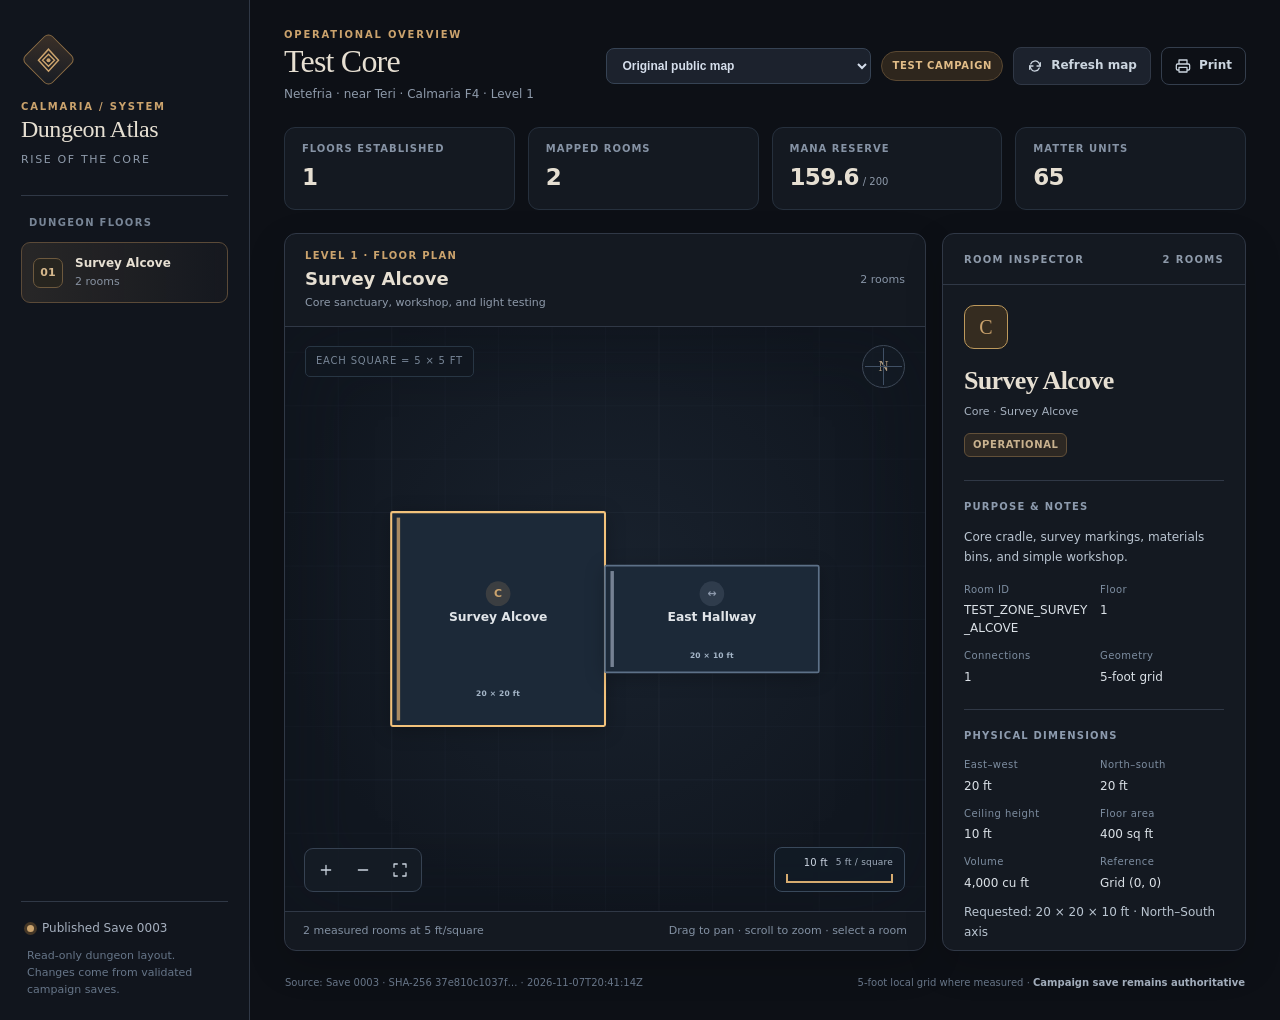
==== commit 1251ee9d: "Dungeon Atlas v1.2: separate campaign maps and preserve legacy default" ====
--- a/ai-observatory/dungeon-robotics/index.html
+++ b/ai-observatory/dungeon-robotics/index.html
@@ -24,7 +24,8 @@
     .side-bottom{margin-top:auto;border-top:1px solid var(--line);padding:18px 6px 0}.statusline{display:flex;align-items:center;gap:8px;color:#a6b0bf;font-size:12px}.status-dot{width:7px;height:7px;background:var(--gold);border-radius:50%;box-shadow:0 0 0 3px #443626}.side-small{margin-top:9px;color:#667588;font-size:11px;line-height:1.55}
     .body{min-width:0;display:flex;flex-direction:column;padding:28px 34px 27px;gap:23px}
     .top{display:flex;justify-content:space-between;align-items:center;gap:20px;flex-wrap:wrap}.top-title{font-family:Georgia,serif;font-weight:500;font-size:32px;line-height:1.15;letter-spacing:-.025em}.top-subtitle{font-size:12px;color:var(--muted);margin-top:7px}
-    .top-right{display:flex;align-items:center;gap:10px;flex-wrap:wrap}.pill{border:1px solid #5a4832;background:#2e261d;color:#e2bd88;font-size:10px;letter-spacing:.07em;font-weight:850;padding:7px 10px;border-radius:30px;text-transform:uppercase}
+    .sr-only{position:absolute;width:1px;height:1px;padding:0;margin:-1px;overflow:hidden;clip:rect(0,0,0,0);white-space:nowrap;border:0}
+    .top-right{display:flex;align-items:center;gap:10px;flex-wrap:wrap}.campaign-picker{max-width:265px;min-width:145px;padding:9px 30px 9px 11px;background:#1c222d;color:#d5deeb;border:1px solid #364354;border-radius:8px;font-size:12px;font-weight:600;cursor:pointer}.campaign-picker:focus-visible{outline:2px solid var(--gold);outline-offset:3px}.pill{border:1px solid #5a4832;background:#2e261d;color:#e2bd88;font-size:10px;letter-spacing:.07em;font-weight:850;padding:7px 10px;border-radius:30px;text-transform:uppercase}
     .pill.hidden{display:none}.btn{display:inline-flex;align-items:center;justify-content:center;gap:8px;border:1px solid var(--line);border-radius:8px;color:#cbd5df;background:#1c222d;padding:9px 13px;font-size:12px;font-weight:650;transition:background .15s,transform .15s}.btn:hover{background:#293241}.btn svg{width:16px;height:16px;stroke:currentColor;fill:none;stroke-width:1.9;stroke-linecap:round;stroke-linejoin:round}.btn:disabled{opacity:.45;cursor:not-allowed}.btn.ghost{background:transparent;border-color:#343e4d}
     .stats{display:grid;grid-template-columns:repeat(4,minmax(0,1fr));gap:13px}.stat{background:var(--panel);border:1px solid var(--line-soft);border-radius:11px;padding:14px 17px;min-height:83px}.stat-label{font-size:10px;font-weight:750;text-transform:uppercase;letter-spacing:.1em;color:#8693a5}.stat-value{font-size:23px;letter-spacing:-.03em;font-weight:650;margin-top:5px;font-variant-numeric:tabular-nums}.stat-sub{font-size:10px;color:var(--muted);margin-left:4px;letter-spacing:0;font-weight:500}
     .workspace{display:grid;grid-template-columns:minmax(0,1fr) 304px;gap:16px;min-height:550px;flex:1}.map-panel,.info-panel{background:var(--panel);border:1px solid var(--line);border-radius:var(--radius);min-width:0;box-shadow:var(--shadow)}
@@ -86,7 +87,7 @@
   <main class="body">
     <header class="top">
       <div><div class="eyebrow">Operational overview</div><h2 class="top-title" id="core-name">Dungeon Atlas</h2><p class="top-subtitle" id="core-region">Loading campaign…</p></div>
-      <div class="top-right"><span id="test-flag" class="pill hidden">TEST CAMPAIGN</span><button id="refresh-btn" class="btn" title="Fetch newest published map data"><svg viewBox="0 0 24 24"><path d="M20 7v5h-5M4 17v-5h5"/><path d="M5.6 9a7 7 0 0 1 12-2L20 12M4 12l2.4 5a7 7 0 0 0 12-2"/></svg>Refresh map</button><button class="btn ghost" id="print-btn" title="Print current dungeon map"><svg viewBox="0 0 24 24"><path d="M6 9V3h12v6M6 18H4a2 2 0 0 1-2-2v-5a2 2 0 0 1 2-2h16a2 2 0 0 1 2 2v5a2 2 0 0 1-2 2h-2M6 14h12v7H6z"/></svg>Print</button></div>
+      <div class="top-right"><label for="campaign-select" class="sr-only">Choose campaign</label><select id="campaign-select" class="campaign-picker" title="Choose campaign map"><option value="">Original public map</option></select><span id="test-flag" class="pill hidden">TEST CAMPAIGN</span><button id="refresh-btn" class="btn" title="Fetch newest published map data"><svg viewBox="0 0 24 24"><path d="M20 7v5h-5M4 17v-5h5"/><path d="M5.6 9a7 7 0 0 1 12-2L20 12M4 12l2.4 5a7 7 0 0 0 12-2"/></svg>Refresh map</button><button class="btn ghost" id="print-btn" title="Print current dungeon map"><svg viewBox="0 0 24 24"><path d="M6 9V3h12v6M6 18H4a2 2 0 0 1-2-2v-5a2 2 0 0 1 2-2h16a2 2 0 0 1 2 2v5a2 2 0 0 1-2 2h-2M6 14h12v7H6z"/></svg>Print</button></div>
     </header>
     <div id="status-banner" class="status-banner" role="status"></div>
     <section class="stats" aria-label="Dungeon statistics">
@@ -127,6 +128,42 @@
   const FEET_PER_CELL = 5;
   const COLORS = {core:'#cba36d',research:'#aa96d5',workshop:'#86a7d0',foundry:'#c78470',mine:'#b29d82',storage:'#8fa4ba',barracks:'#d58a85',habitat:'#9cab88',defense:'#c78583',corridor:'#8c98ab',general:'#9dacc1'};
   const state = {data:null,activeFloor:null,selectedRoom:null,view:{x:-450,y:-300,w:900,h:600},pointer:null,lastFetch:0,lastHash:null};
+  const CAMPAIGN_ID_RE=/^[A-Za-z0-9_-]{8,100}$/;
+  const params=new URLSearchParams(window.location.search);
+  let activeCampaignId=params.get('campaign')||'';
+  const invalidCampaign=!!activeCampaignId&&!CAMPAIGN_ID_RE.test(activeCampaignId);
+  function mapURL(){return activeCampaignId ? `./campaigns/${encodeURIComponent(activeCampaignId)}.json`:'./map-data.json';}
+  function selectCampaign(id){
+    if(id && !CAMPAIGN_ID_RE.test(id))return;
+    activeCampaignId=id;const url=new URL(window.location.href);
+    if(id)url.searchParams.set('campaign',id);else url.searchParams.delete('campaign');
+    history.pushState({campaign:id},'',url);
+    state.activeFloor=null;state.selectedRoom=null;state.lastHash=null;
+    refresh(true);
+  }
+  async function loadCampaignList(){
+    const picker=$('campaign-select');
+    try{
+      const res=await fetch(`./campaigns/index.json?cache=${Date.now()}`,{cache:'no-store'});
+      if(!res.ok)throw new Error('No campaign index');
+      const registry=await res.json();
+      if(!Array.isArray(registry.campaigns))throw new Error('Bad index');
+      picker.replaceChildren();picker.append(new Option('Original public map',''));
+      const ids=new Set();
+      for(const entry of registry.campaigns){
+        const id=entry?.campaign_id;
+        if(typeof id!=='string'||!CAMPAIGN_ID_RE.test(id)||ids.has(id))continue;
+        ids.add(id);picker.append(new Option(String(entry.title||id).slice(0,80),id));
+      }
+      if(activeCampaignId&&!ids.has(activeCampaignId))picker.append(new Option(activeCampaignId+' (direct link)',activeCampaignId));
+      picker.value=activeCampaignId;
+    }catch(e){
+      picker.replaceChildren();picker.append(new Option('Original public map',''));
+      if(activeCampaignId)picker.append(new Option(activeCampaignId+' (direct link)',activeCampaignId));
+      picker.value=activeCampaignId;
+    }
+  }
+
   const SVG = (tag,attrs={}) => {const n=document.createElementNS(NS,tag);for(const [k,v] of Object.entries(attrs))n.setAttribute(k,String(v));return n;};
   const el = (tag,cls='',content='') => {const n=document.createElement(tag);if(cls)n.className=cls;if(content!==null)n.textContent=String(content);return n;};
   const fmt = value => value===undefined||value===null||value===''?'—':String(value);
@@ -309,10 +346,12 @@
   async function refresh(isManual=false){
     if($('refresh-btn').disabled)return;$('refresh-btn').disabled=true;
     try{
-      const response=await fetch(`./map-data.json?cache=${Date.now()}`,{cache:'no-store'});
+      if(activeCampaignId && !CAMPAIGN_ID_RE.test(activeCampaignId))throw new Error('Invalid campaign URL. Only letters, digits, underscore and dash are allowed.');
+      const response=await fetch(`${mapURL()}?cache=${Date.now()}`,{cache:'no-store'});
       if(!response.ok)throw new Error(`HTTP ${response.status}`);
       const data=await response.json();
       if(data.document_type!=='riseofcore_dungeon_atlas_projection'||!Array.isArray(data.floors)||!data.source?.save_sha256||!/^([a-f0-9]{64})$/.test(data.source.save_sha256))throw new Error('Invalid or incomplete atlas projection');
+      if(activeCampaignId&&data.source.campaign_id!==activeCampaignId)throw new Error("Campaign identity mismatch. Refusing to show another campaign map.");
       // Legacy map projections are not reinterpreted as 5-foot geometry.
       const old=state.lastHash;state.data=data;state.lastHash=data.source.save_sha256;state.lastFetch=Date.now();
       const sameFloor=data.floors.some(f=>f.id===state.activeFloor);state.activeFloor=sameFloor?state.activeFloor:data.floors[0]?.id||null;
@@ -323,6 +362,8 @@
     }catch(err){$('loading-label').style.display='block';$('loading-label').textContent='Unable to load published map';syncBanner('Map data unavailable. Canonical Google Drive campaign saves are unaffected. '+err.message);$('side-sync').textContent='Map unavailable';}
     finally{$('refresh-btn').disabled=false;}
   }
+  $('campaign-select').addEventListener('change',()=>selectCampaign($('campaign-select').value));
+  window.addEventListener('popstate',()=>{activeCampaignId=new URLSearchParams(location.search).get('campaign')||'';$('campaign-select').value=activeCampaignId;state.activeFloor=null;state.selectedRoom=null;state.lastHash=null;refresh(true);});
   $('refresh-btn').addEventListener('click',()=>refresh(true));$('print-btn').addEventListener('click',()=>window.print());
   $('zoom-in').addEventListener('click',()=>zoom(.77));$('zoom-out').addEventListener('click',()=>zoom(1.3));$('zoom-fit').addEventListener('click',fitView);
   svg.addEventListener('wheel',e=>{e.preventDefault();zoom(e.deltaY>0?1.12:.88,svgPoint(e));},{passive:false});
@@ -332,6 +373,7 @@
   window.addEventListener('resize',updateRuler);
   document.addEventListener('visibilitychange',()=>{if(!document.hidden&&Date.now()-state.lastFetch>60000)refresh(false);});
   setInterval(()=>{if(!document.hidden&&Date.now()-state.lastFetch>60000)refresh(false);},65000);
+  loadCampaignList();
   refresh();
 })();
 
